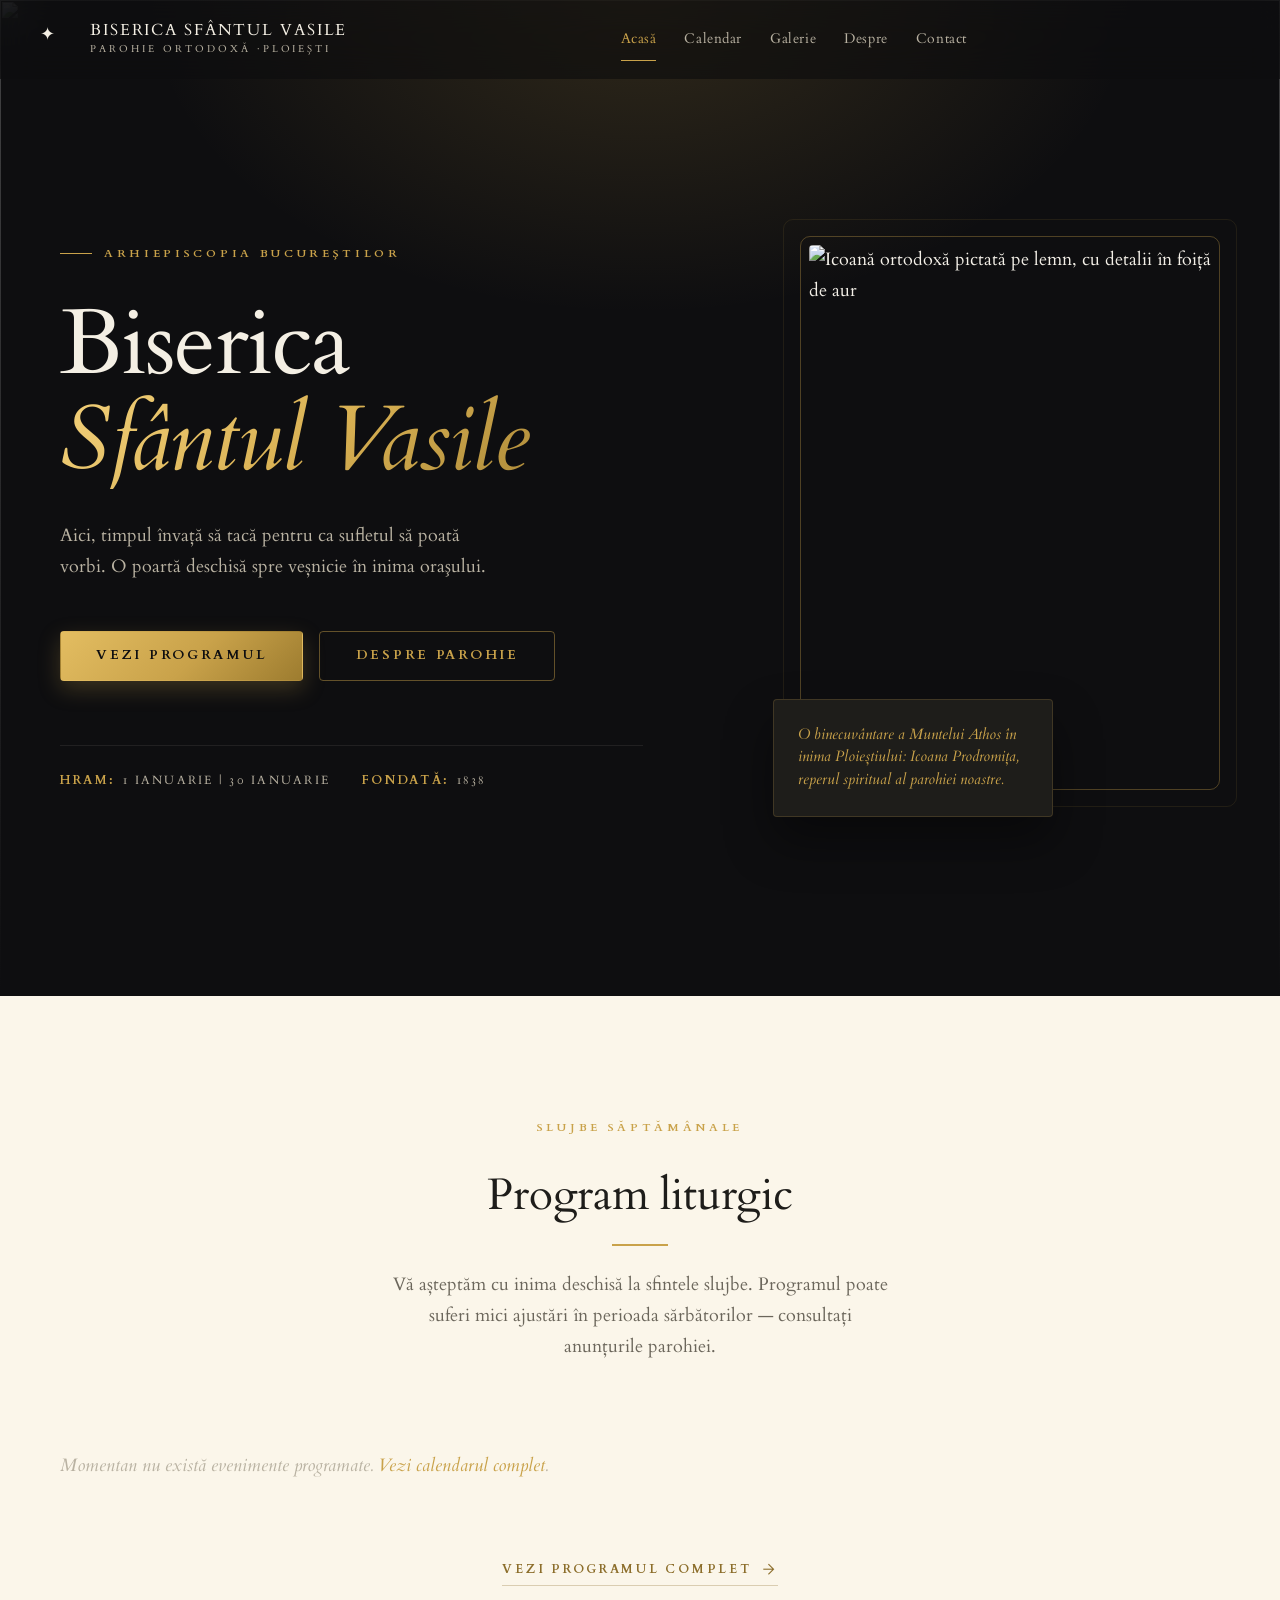
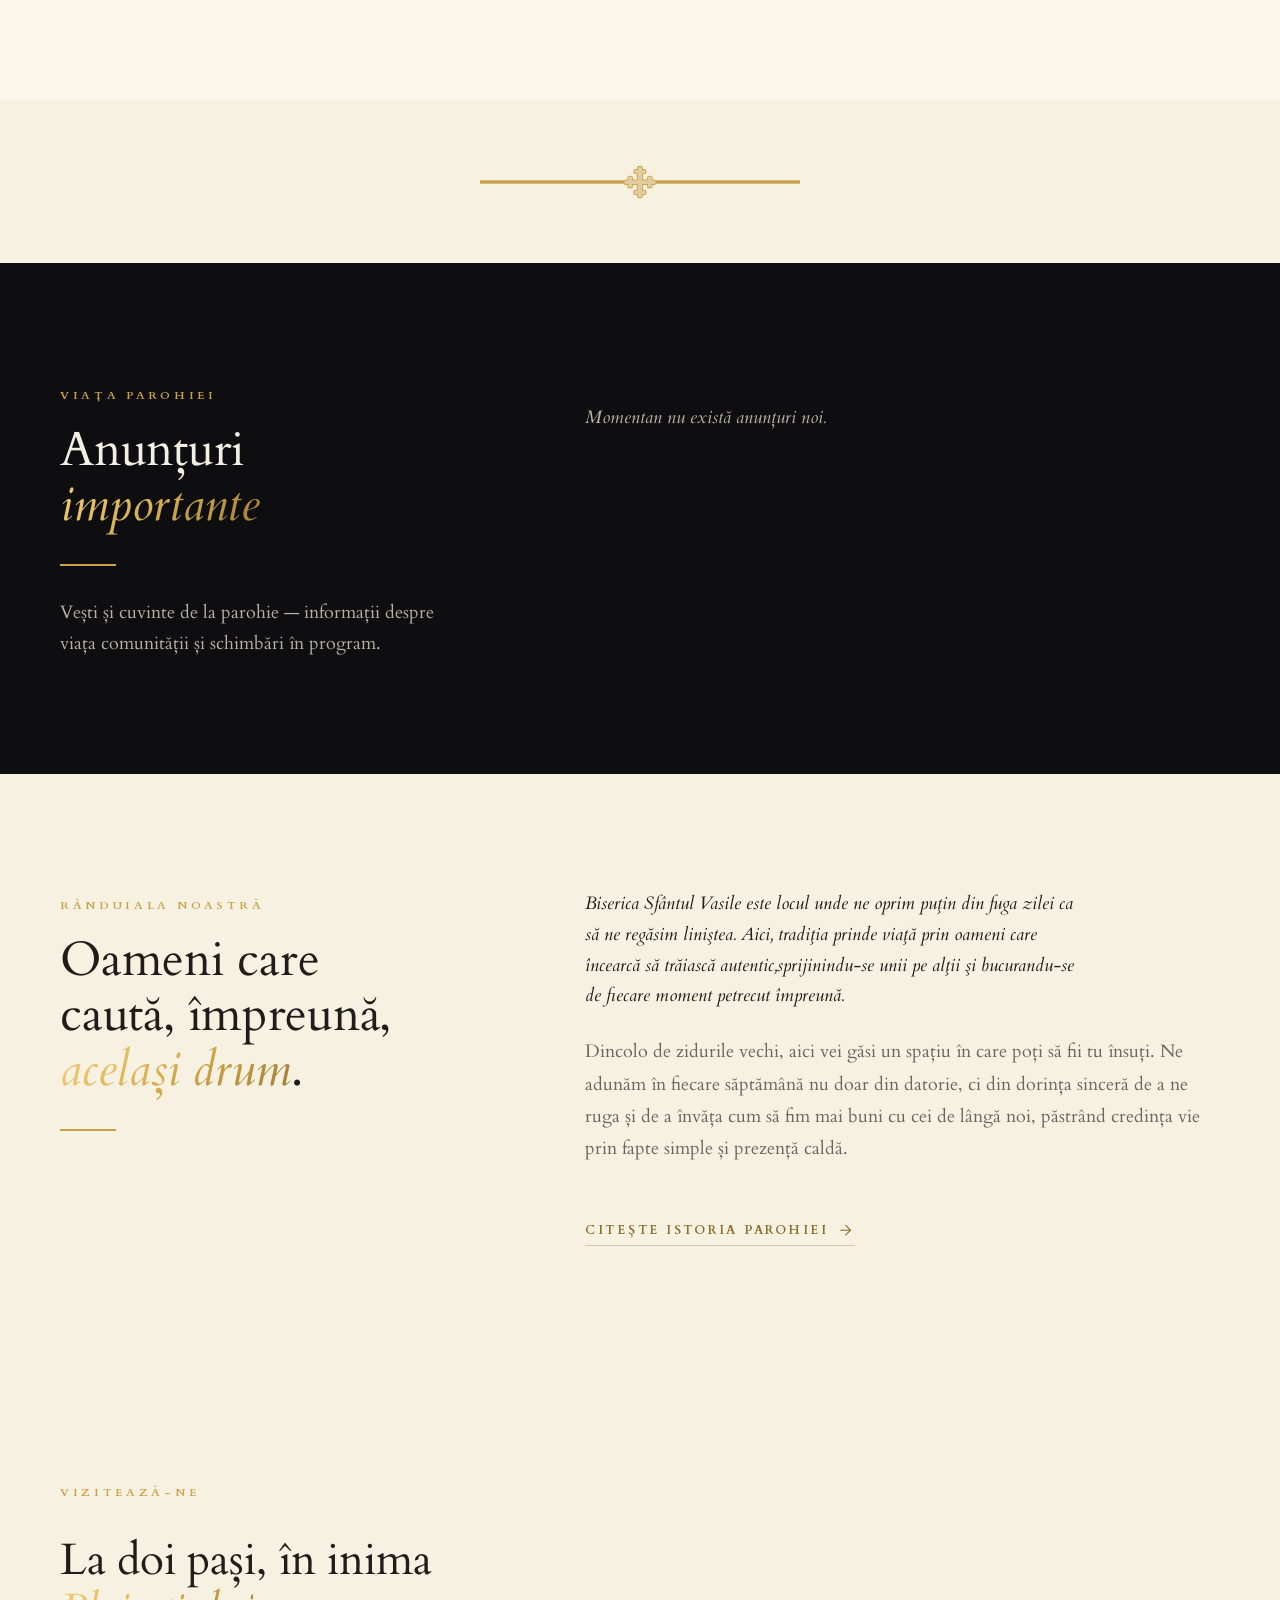
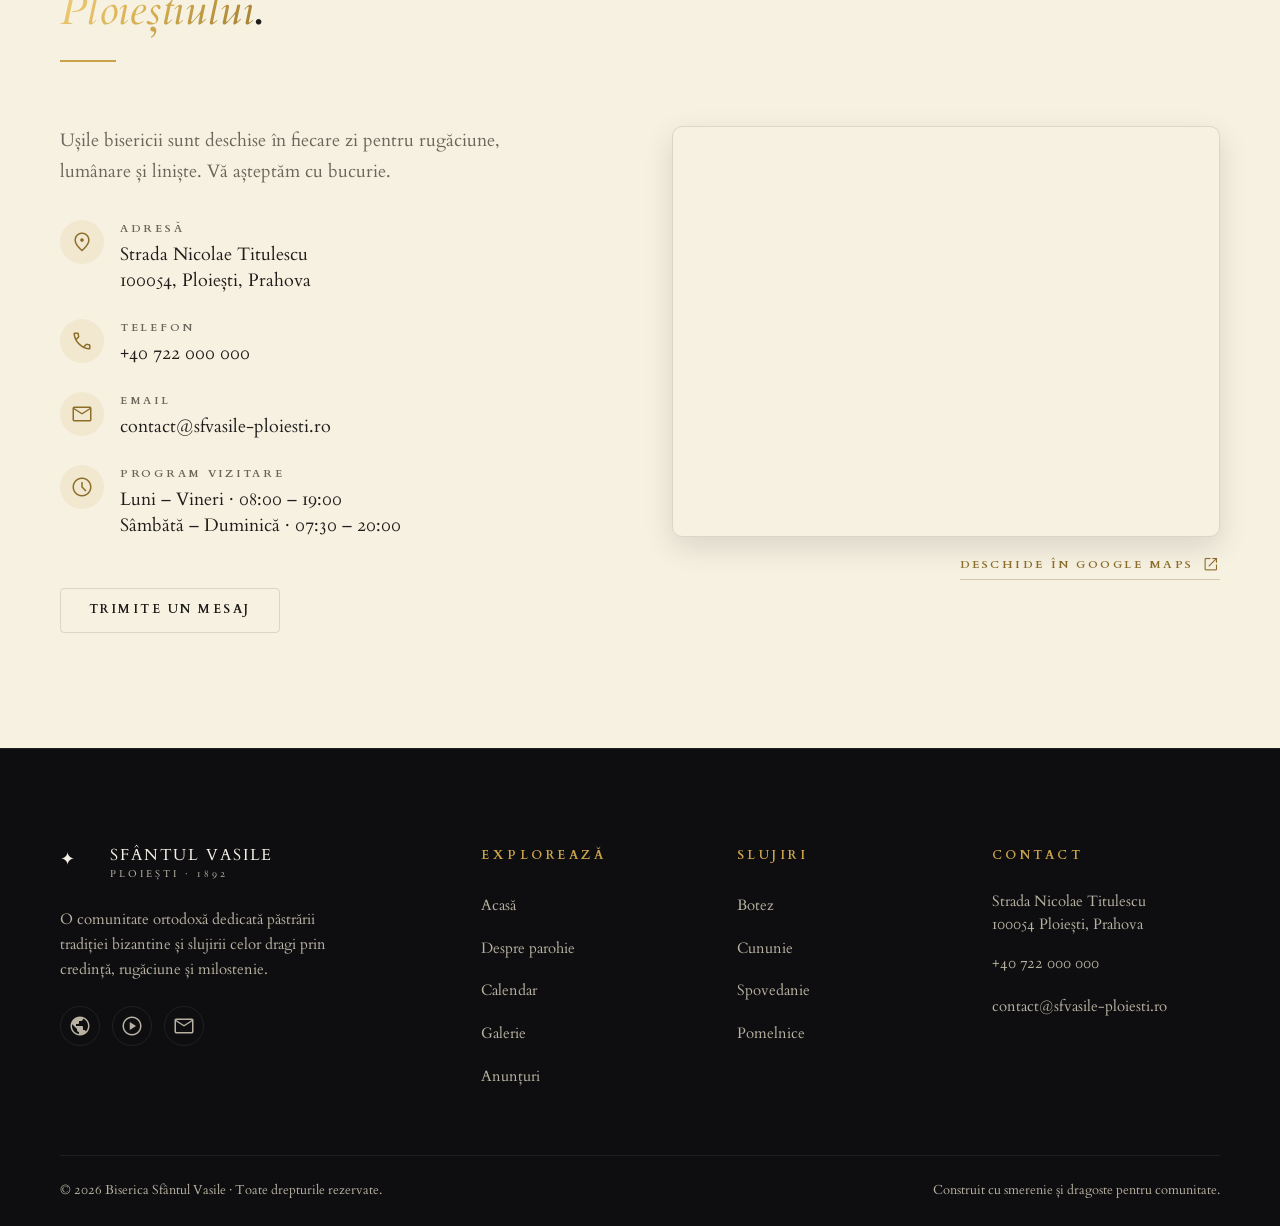
==== index.html @ 0cd58def "Add photo gallery with filterable public page and admin CRUD Introduces a full gallery feature on to" ====
<!DOCTYPE html>
<html lang="ro">

<head>
  <meta charset="utf-8">
  <meta name="viewport" content="width=device-width, initial-scale=1">
  <title>Biserica Sfântul Vasile — Parohie Ortodoxă · Ploiești</title>
  <meta name="description"
    content="Biserica Sfântul Vasile din Ploiești — parohie ortodoxă, program liturgic, anunțuri, istorie și comunitate.">

  <link rel="preconnect" href="https://fonts.googleapis.com">
  <link rel="preconnect" href="https://fonts.gstatic.com" crossorigin>
  <!-- Cardo — Old-Style Garalde serif (classical, liturgical, excellent diacritic & Greek support). -->
  <link rel="stylesheet" href="https://fonts.googleapis.com/css2?family=Cardo:ital,wght@0,400;0,700;1,400&display=swap">
  <link rel="stylesheet"
    href="https://fonts.googleapis.com/css2?family=Material+Symbols+Outlined:opsz,wght,FILL,GRAD@24,400,0,0&display=swap">

  <link rel="stylesheet" href="assets/css/main.css">
  <link rel="stylesheet" href="assets/css/calendar.css">
</head>

<body>

  <!-- ========== Header ========== -->
  <header class="site-header" role="banner">
    <div class="site-header__inner">
      <a href="index.html" class="brand" aria-label="Biserica Sfântul Vasile — Acasă">
        <span class="brand__mark" aria-hidden="true">✦</span>
        <span>
          <span class="brand__name">Biserica Sfântul Vasile</span>
          <span class="brand__sub">Parohie Ortodoxă ·Ploieşti</span>
        </span>
      </a>

      <nav class="nav" aria-label="Navigare principală">
        <a href="index.html" class="nav__link is-active">Acasă</a>
        <a href="calendar.html" class="nav__link">Calendar</a>
        <a href="galerie.html" class="nav__link">Galerie</a>
        <a href="despre.html" class="nav__link">Despre</a>
        <a href="contact.html" class="nav__link">Contact</a>
      </nav>

      <div class="header-actions">
        <button class="nav-toggle" data-menu-toggle aria-label="Deschide meniul" aria-expanded="false"
          aria-controls="mobile-menu">
          <span class="material-symbols-outlined" aria-hidden="true">menu</span>
        </button>
      </div>
    </div>
  </header>

  <!-- Mobile menu overlay -->
  <div id="mobile-menu" class="mobile-menu" data-mobile-menu>
    <nav class="mobile-menu__list" aria-label="Navigare mobilă">
      <a href="index.html" class="mobile-menu__link is-active">Acasă</a>
      <a href="calendar.html" class="mobile-menu__link">Calendar</a>
      <a href="galerie.html" class="mobile-menu__link">Galerie</a>
      <a href="despre.html" class="mobile-menu__link">Despre</a>
      <a href="contact.html" class="mobile-menu__link">Contact</a>
    </nav>
  </div>

  <main id="main">

    <!-- ========== Hero ========== -->
    <section class="hero" aria-label="Introducere">
      <div class="hero__bg" aria-hidden="true">
        <img src="assets/img/hero.png" alt="">
      </div>

      <div class="hero__inner">
        <div>
          <span class="eyebrow hero__eyebrow">Arhiepiscopia Bucureştilor</span>
          <h1 class="hero__title">
            Biserica
            <em>Sfântul Vasile</em>
          </h1>
          <p class="hero__lead">
            Aici, timpul învață să tacă pentru ca sufletul să poată vorbi. O poartă deschisă spre veșnicie în inima
            oraşului.
          </p>
          <div class="hero__actions">
            <a href="#program" class="btn btn--gold btn--lg">Vezi programul</a>
            <a href="despre.html" class="btn btn--outline btn--lg">Despre parohie</a>
          </div>
          <div class="hero__meta">
            <span><strong>Hram:</strong>1 ianuarie | 30 ianuarie</span>
            <span><strong>Fondată:</strong>1838</span>
          </div>
        </div>

        <figure class="hero__frame" aria-label="Icoană ortodoxă">
          <img src="https://prodromu-athos.ro/wp-content/uploads/2023/01/ic1.jpg"
            alt="Icoană ortodoxă pictată pe lemn, cu detalii în foiță de aur">
          <figcaption class="hero__quote">
            O binecuvântare a Muntelui Athos în inima Ploieștiului: Icoana Prodromița, reperul spiritual al parohiei
            noastre.
          </figcaption>
        </figure>
      </div>
    </section>

    <!-- ========== Program liturgic ========== -->
    <section id="program" class="section section--cream-2" aria-labelledby="program-h">
      <div class="container">
        <div class="section-heading section-heading--center reveal">
          <span class="eyebrow">Slujbe săptămânale</span>
          <h2 id="program-h" style="margin-top: var(--s-4);">Program liturgic</h2>
          <span class="section-heading__rule"></span>
          <p class="lead text-center mx-auto mt-5" style="color: var(--c-ink-muted);">
            Vă așteptăm cu inima deschisă la sfintele slujbe. Programul poate suferi mici ajustări în perioada
            sărbătorilor — consultați anunțurile parohiei.
          </p>
        </div>

        <div class="grid-cards reveal" data-upcoming-events data-variant="service-card" data-limit="3"
          data-endpoint="api/events.php">
          <p class="upcoming-events__empty" style="grid-column: 1 / -1; color: var(--c-ink-muted);">
            Programul complet al slujbelor este disponibil pe
            <a href="calendar.html" style="color: var(--c-gold);">pagina de calendar</a>.
          </p>
        </div>

        <p class="text-center mt-7">
          <a href="calendar.html" class="link-arrow">
            <span>Vezi programul complet</span>
            <span class="material-symbols-outlined" aria-hidden="true">arrow_forward</span>
          </a>
        </p>
      </div>
    </section>

    <!-- Ornament divider (gold line with Orthodox cross) -->
    <div class="divider-ornament" aria-hidden="true">
      <img src="assets/img/divider-ornament.svg" alt="" class="divider-ornament__svg">
    </div>

    <!-- ========== Anunțuri ========== -->
    <section id="anunturi" class="section section--dark on-dark" aria-labelledby="anunturi-h">
      <div class="container">
        <div class="split-13">
          <div class="reveal">
            <span class="eyebrow mb-4">Viața parohiei</span>
            <h2 id="anunturi-h"
              style="font-family: var(--f-serif); font-size: clamp(2rem, 3.8vw, 3rem); line-height: 1.15; letter-spacing: -0.005em; font-weight: 400; max-width: 14ch; color: var(--c-snow);">
              Anunțuri <em class="text-gradient-gold" style="font-style: italic;">importante</em>
            </h2>
            <span class="section-heading__rule" style="margin-top: var(--s-6);"></span>
            <p class="mt-6" style="color: var(--c-snow-muted); max-width: 42ch; line-height: 1.7;">
              Vești și cuvinte de la parohie — informații despre viața comunității și schimbări în program.
            </p>
          </div>

          <div class="reveal delay-1" data-announcements data-limit="3" data-endpoint="api/announcements.php">
            <p class="upcoming-events__empty">
              Momentan nu există anunțuri noi.
            </p>
          </div>
        </div>
      </div>
    </section>

    <!-- ========== Intro ========== -->
    <section class="section section--cream" aria-labelledby="intro-h">
      <div class="container">
        <div class="split-13">
          <div class="reveal">
            <span class="eyebrow mb-4">Rânduiala noastră</span>
            <h2 id="intro-h"
              style="font-family: var(--f-serif); font-size: clamp(2rem, 3.8vw, 3rem); line-height: 1.15; letter-spacing: -0.005em; font-weight: 400; max-width: 14ch;">
              Oameni care caută, împreună, <em class="text-gradient-gold" style="font-style: italic;">același drum</em>.
            </h2>
            <span class="section-heading__rule" style="margin-top: var(--s-6);"></span>
          </div>
          <div class="reveal delay-1">
            <p class="lead mb-5" style="color: var(--c-ink-text); font-style: italic;">
              Biserica Sfântul Vasile este locul unde ne oprim puţin din fuga zilei ca să ne regăsim liniştea. Aici,
              tradiţia prinde viaţă prin oameni care încearcă să trăiască autentic,sprijinindu-se unii pe alţii şi
              bucurandu-se de fiecare moment petrecut împreună.
            </p>
            <p class="mb-5" style="color: var(--c-ink-muted); line-height: 1.8;">

            </p>
            <p class="mb-7" style="color: var(--c-ink-muted); line-height: 1.8;">
              Dincolo de zidurile vechi, aici vei găsi un spațiu în care poți să fii tu însuți. Ne adunăm în fiecare
              săptămână nu doar din datorie, ci din dorința sinceră de a ne ruga și de a învăța cum să fim mai buni cu
              cei de lângă noi, păstrând credința vie prin fapte simple și prezență caldă.
            </p>
            <a href="despre.html" class="link-arrow">
              <span>Citește istoria parohiei</span>
              <span class="material-symbols-outlined" aria-hidden="true">arrow_forward</span>
            </a>
          </div>
        </div>
      </div>
    </section>

    <!-- ========== Vizitează-ne (Map + Info) ========== -->
    <section id="vizita" class="section section--cream" aria-labelledby="vizita-h">
      <div class="container">
        <div class="section-heading reveal">
          <span class="eyebrow">Vizitează-ne</span>
          <h2 id="vizita-h" style="margin-top: var(--s-4);">
            La doi pași, în inima <em class="text-gradient-gold" style="font-style: italic;">Ploieștiului</em>.
          </h2>
          <span class="section-heading__rule"></span>
        </div>

        <div class="split-11" style="align-items: start;">
          <div class="reveal">
            <p class="lead mb-6" style="color: var(--c-ink-muted);">
              Ușile bisericii sunt deschise în fiecare zi pentru rugăciune, lumânare și liniște. Vă așteptăm cu bucurie.
            </p>

            <div class="info-list">
              <div class="info-row">
                <span class="info-row__icon" aria-hidden="true"><span
                    class="material-symbols-outlined">location_on</span></span>
                <div>
                  <span class="info-row__label">Adresă</span>
                  <p class="info-row__value">Strada Nicolae Titulescu<br>100054, Ploiești, Prahova</p>
                </div>
              </div>

              <div class="info-row">
                <span class="info-row__icon" aria-hidden="true"><span
                    class="material-symbols-outlined">call</span></span>
                <div>
                  <span class="info-row__label">Telefon</span>
                  <p class="info-row__value">+40 722 000 000</p>
                </div>
              </div>

              <div class="info-row">
                <span class="info-row__icon" aria-hidden="true"><span
                    class="material-symbols-outlined">mail</span></span>
                <div>
                  <span class="info-row__label">Email</span>
                  <p class="info-row__value">contact@sfvasile-ploiesti.ro</p>
                </div>
              </div>

              <div class="info-row">
                <span class="info-row__icon" aria-hidden="true"><span
                    class="material-symbols-outlined">schedule</span></span>
                <div>
                  <span class="info-row__label">Program vizitare</span>
                  <p class="info-row__value">Luni – Vineri · 08:00 – 19:00<br>Sâmbătă – Duminică · 07:30 – 20:00</p>
                </div>
              </div>
            </div>

            <div class="mt-7">
              <a href="contact.html" class="btn btn--ghost-light">Trimite un mesaj</a>
            </div>
          </div>

          <div class="reveal delay-1">
            <div class="map-wrap">
              <iframe title="Harta — Biserica Sfântul Vasile, Ploiești"
                src="https://maps.google.com/maps?q=44.9472211,26.0088999&amp;z=17&amp;output=embed" loading="lazy"
                referrerpolicy="no-referrer-when-downgrade" allowfullscreen></iframe>
            </div>
            <p class="mt-4" style="font-size: 0.85rem; color: var(--c-ink-muted); text-align: right;">
              <a href="https://www.google.com/maps/place/Saint+Basil+Church/@44.9472211,26.0088999,17z" target="_blank"
                rel="noopener" class="link-arrow" style="font-size: 0.72rem;">
                <span>Deschide în Google Maps</span>
                <span class="material-symbols-outlined" aria-hidden="true">open_in_new</span>
              </a>
            </p>
          </div>
        </div>
      </div>
    </section>

  </main>

  <!-- ========== Footer ========== -->
  <footer class="site-footer" role="contentinfo">
    <div class="container">
      <div class="site-footer__grid">
        <div>
          <a href="index.html" class="brand site-footer__brand">
            <span class="brand__mark" aria-hidden="true">✦</span>
            <span>
              <span class="brand__name">Sfântul Vasile</span>
              <span class="brand__sub">Ploiești · 1892</span>
            </span>
          </a>
          <p class="site-footer__intro">
            O comunitate ortodoxă dedicată păstrării tradiției bizantine și slujirii celor dragi prin credință,
            rugăciune și milostenie.
          </p>
          <div class="site-footer__socials" aria-label="Urmărește-ne">
            <a href="#" aria-label="Facebook"><span class="material-symbols-outlined"
                aria-hidden="true">public</span></a>
            <a href="#" aria-label="YouTube"><span class="material-symbols-outlined"
                aria-hidden="true">play_circle</span></a>
            <a href="mailto:contact@sfvasile-ploiesti.ro" aria-label="Email"><span class="material-symbols-outlined"
                aria-hidden="true">mail</span></a>
          </div>
        </div>

        <div>
          <h3 class="site-footer__title">Explorează</h3>
          <ul class="site-footer__list">
            <li><a href="index.html">Acasă</a></li>
            <li><a href="despre.html">Despre parohie</a></li>
            <li><a href="calendar.html">Calendar</a></li>
            <li><a href="galerie.html">Galerie</a></li>
            <li><a href="#anunturi">Anunțuri</a></li>
          </ul>
        </div>

        <div>
          <h3 class="site-footer__title">Slujiri</h3>
          <ul class="site-footer__list">
            <li><a href="contact.html">Botez</a></li>
            <li><a href="contact.html">Cununie</a></li>
            <li><a href="contact.html">Spovedanie</a></li>
            <li><a href="contact.html">Pomelnice</a></li>
          </ul>
        </div>

        <div>
          <h3 class="site-footer__title">Contact</h3>
          <ul class="site-footer__list">
            <li>
              <p>Strada Nicolae Titulescu<br>100054 Ploiești, Prahova</p>
            </li>
            <li><a href="tel:+40722000000">+40 722 000 000</a></li>
            <li><a href="mailto:contact@sfvasile-ploiesti.ro">contact@sfvasile-ploiesti.ro</a></li>
          </ul>
        </div>
      </div>

      <div class="container" style="padding: 0;">
        <div class="site-footer__bottom">
          <p>© <span data-year>2026</span> Biserica Sfântul Vasile · Toate drepturile rezervate.</p>
          <p>Construit cu smerenie și dragoste pentru comunitate.</p>
        </div>
      </div>
    </div>
  </footer>

  <script src="assets/js/main.js" defer></script>
  <script src="assets/js/homepage-events.js" defer></script>
  <script src="assets/js/homepage-announcements.js" defer></script>
</body>

</html>
---- assets/css/main.css ----
/* =====================================================
   BISERICA SFÂNTUL VASILE — MAIN STYLESHEET
   Central design system for the whole site.

   Contents:
     1. Design tokens (CSS variables)
     2. Reset & base
     3. Typography
     4. Layout primitives
     5. Header & navigation
     6. Buttons & links
     7. Sections & ornaments
     8. Cards
     9. Forms
    10. Hero
    11. Program (service) list
    12. Announcements
    13. Map & contact
    14. Footer
    15. Utilities
    16. Reveal-on-scroll
   ===================================================== */


/* -----------------------------------------------------
   1. DESIGN TOKENS
   ----------------------------------------------------- */
:root {
  /* Palette — dark (hero, footer, CTAs) */
  --c-ink:         #0E0E10;
  --c-ink-2:       #16161A;
  --c-ink-3:       #1E1D1A;
  --c-ink-4:       #2A2824;

  /* Palette — warm (body sections) */
  --c-cream:       #F7F1E2;
  --c-cream-2:     #FBF6EA;
  --c-cream-3:     #EFE6D0;
  --c-parchment:   #E8DEC4;

  /* Palette — gold */
  --c-gold:        #C9A24A;
  --c-gold-bright: #E3BD61;
  --c-gold-deep:   #8C6E2B;
  --c-gold-soft:   rgba(201, 162, 74, 0.12);

  /* Text */
  --c-snow:        #F4EFE4;
  --c-snow-muted:  #B9B2A2;
  --c-ink-text:    #1E1D1A;
  --c-ink-muted:   #6B665B;

  /* Lines */
  --c-line-dark:   rgba(201, 162, 74, 0.22);
  --c-line-light:  rgba(30, 29, 26, 0.12);
  --c-line-snow:   rgba(244, 239, 228, 0.08);

  /* Spacing scale */
  --s-1: 0.25rem;
  --s-2: 0.5rem;
  --s-3: 0.75rem;
  --s-4: 1rem;
  --s-5: 1.5rem;
  --s-6: 2rem;
  --s-7: 3rem;
  --s-8: 4rem;
  --s-9: 6rem;
  --s-10: 8rem;

  /* Radii */
  --r-sm: 4px;
  --r-md: 10px;
  --r-lg: 16px;
  --r-pill: 999px;

  /* Typography — Cardo: an Old-Style Garalde serif designed for classical,
     liturgical, and scholarly typography. Excellent Romanian, Greek, and Hebrew
     coverage. Only 400/400i/700 available — hierarchy built via size & italic. */
  --f-serif: 'Cardo', 'Adobe Garamond Pro', Garamond, Georgia, 'Times New Roman', serif;
  --f-sans:  'Cardo', 'Adobe Garamond Pro', Garamond, Georgia, 'Times New Roman', serif;

  /* Effects */
  --shadow-soft:   0 10px 30px rgba(0, 0, 0, 0.12);
  --shadow-card:   0 20px 45px rgba(0, 0, 0, 0.08);
  --shadow-sacred: 0 24px 48px rgba(0, 0, 0, 0.4);
  --shadow-gold:   0 18px 40px rgba(201, 162, 74, 0.22);
  --ease: cubic-bezier(0.4, 0, 0.2, 1);
  --t-smooth: 320ms var(--ease);
  --t-slow:   620ms var(--ease);

  /* Gradients */
  --g-gold: linear-gradient(135deg, #E3BD61 0%, #C9A24A 55%, #9D7C2F 100%);
  --g-gold-text: linear-gradient(135deg, #F2D07A 0%, #D9B153 45%, #9D7C2F 100%);

  /* Layout */
  --container: 1240px;
  --container-narrow: 960px;
  --header-h: 78px;
}


/* -----------------------------------------------------
   2. RESET & BASE
   ----------------------------------------------------- */
*, *::before, *::after { box-sizing: border-box; }
* { margin: 0; padding: 0; }

html {
  scroll-behavior: smooth;
  scroll-padding-top: var(--header-h);
}

body {
  font-family: var(--f-serif);
  font-size: 18px;
  line-height: 1.7;
  color: var(--c-ink-text);
  background-color: var(--c-cream);
  -webkit-font-smoothing: antialiased;
  text-rendering: optimizeLegibility;
  font-feature-settings: "liga", "kern", "onum";
  overflow-x: hidden;
}

img, svg, video { display: block; max-width: 100%; }
a { color: inherit; text-decoration: none; }
button { font: inherit; cursor: pointer; background: none; border: none; color: inherit; }
ul { list-style: none; }
address { font-style: normal; }

::selection { background: var(--c-gold); color: var(--c-ink); }

.material-symbols-outlined {
  font-variation-settings: 'FILL' 0, 'wght' 300, 'GRAD' 0, 'opsz' 24;
}


/* -----------------------------------------------------
   3. TYPOGRAPHY
   ----------------------------------------------------- */
.font-serif { font-family: var(--f-serif); }
.font-sans  { font-family: var(--f-sans); }

.eyebrow {
  display: inline-block;
  font-family: var(--f-sans);
  font-size: 0.72rem;
  font-weight: 700;
  letter-spacing: 0.32em;
  text-transform: uppercase;
  color: var(--c-gold);
}

.text-gradient-gold {
  background: var(--g-gold-text);
  -webkit-background-clip: text;
          background-clip: text;
  -webkit-text-fill-color: transparent;
  color: transparent;
}

.lead {
  font-family: var(--f-sans);
  font-size: 1.1rem;
  line-height: 1.75;
  color: var(--c-ink-muted);
  max-width: 56ch;
}

.text-muted      { color: var(--c-ink-muted); }
.text-snow       { color: var(--c-snow); }
.text-snow-muted { color: var(--c-snow-muted); }
.text-gold       { color: var(--c-gold); }
.text-center     { text-align: center; }


/* -----------------------------------------------------
   4. LAYOUT PRIMITIVES
   ----------------------------------------------------- */
.container {
  width: 100%;
  max-width: var(--container);
  margin-inline: auto;
  padding-inline: clamp(1.25rem, 4vw, 2.5rem);
}

.container-narrow {
  max-width: var(--container-narrow);
  margin-inline: auto;
  padding-inline: clamp(1.25rem, 4vw, 2.5rem);
}

.section {
  padding-block: clamp(4.5rem, 9vw, 7.5rem);
  position: relative;
}
.section--dark   { background: var(--c-ink);   color: var(--c-snow); }
.section--ink-2  { background: var(--c-ink-2); color: var(--c-snow); }
.section--cream  { background: var(--c-cream); }
.section--cream-2{ background: var(--c-cream-2); }
.section--parchment { background: var(--c-parchment); }

.split-13 { display: grid; gap: var(--s-8); }
.split-11 { display: grid; gap: var(--s-8); }
.split-12 { display: grid; gap: var(--s-8); }
@media (min-width: 900px) {
  .split-13 { grid-template-columns: 1fr 1.6fr; gap: var(--s-10); }
  .split-11 { grid-template-columns: 1fr 1fr; }
  .split-12 { grid-template-columns: 1fr 2fr; gap: var(--s-9); }
}

.grid-cards {
  display: grid;
  gap: var(--s-5);
  grid-template-columns: 1fr;
}
@media (min-width: 680px)  { .grid-cards { grid-template-columns: repeat(2, 1fr); } }
@media (min-width: 1000px) { .grid-cards { grid-template-columns: repeat(3, 1fr); } }


/* -----------------------------------------------------
   5. HEADER & NAVIGATION
   ----------------------------------------------------- */
.site-header {
  position: fixed;
  inset: 0 0 auto 0;
  z-index: 100;
  background: rgba(14, 14, 16, 0.68);
  backdrop-filter: blur(18px) saturate(130%);
  -webkit-backdrop-filter: blur(18px) saturate(130%);
  border-bottom: 1px solid transparent;
  transition: background var(--t-smooth), border-color var(--t-smooth);
  color: var(--c-snow);
}
.site-header.is-scrolled {
  background: rgba(14, 14, 16, 0.94);
  border-bottom-color: var(--c-line-dark);
}

.site-header__inner {
  display: flex;
  align-items: center;
  justify-content: space-between;
  height: var(--header-h);
  padding-inline: clamp(1rem, 4vw, 2.5rem);
  max-width: 1440px;
  margin-inline: auto;
}

.brand {
  display: flex;
  align-items: center;
  gap: var(--s-3);
  color: var(--c-snow);
}

.brand__mark {
  width: 38px;
  height: 38px;
  object-fit: contain;
  flex-shrink: 0;
}

.brand__name {
  display: block;
  font-family: var(--f-serif);
  font-size: 0.98rem;
  letter-spacing: 0.12em;
  text-transform: uppercase;
  line-height: 1.15;
}
.brand__sub {
  display: block;
  margin-top: 2px;
  font-family: var(--f-sans);
  font-size: 0.62rem;
  letter-spacing: 0.3em;
  text-transform: uppercase;
  color: var(--c-snow-muted);
}

.nav {
  display: none;
  align-items: center;
  gap: clamp(1.25rem, 2.2vw, 2.25rem);
}

.nav__link {
  position: relative;
  font-family: var(--f-sans);
  font-size: 0.88rem;
  letter-spacing: 0.04em;
  color: var(--c-snow-muted);
  padding: 6px 0;
  transition: color var(--t-smooth);
}
.nav__link:hover { color: var(--c-snow); }
.nav__link.is-active { color: var(--c-gold); }
.nav__link.is-active::after {
  content: "";
  position: absolute;
  left: 0; right: 0; bottom: -4px;
  height: 1px;
  background: var(--c-gold);
}

.header-actions {
  display: flex;
  align-items: center;
  gap: var(--s-3);
}

.nav-toggle {
  display: grid;
  place-items: center;
  width: 44px; height: 44px;
  border: 1px solid var(--c-line-dark);
  border-radius: var(--r-sm);
  color: var(--c-gold);
  transition: background var(--t-smooth), border-color var(--t-smooth);
}
.nav-toggle:hover { background: var(--c-gold-soft); border-color: var(--c-gold); }

@media (min-width: 960px) {
  .nav { display: flex; }
  .nav-toggle { display: none; }
}

/* Mobile menu */
.mobile-menu {
  position: fixed;
  inset: 0;
  z-index: 95;
  padding: calc(var(--header-h) + 1.5rem) 1.75rem 2rem;
  background: rgba(14, 14, 16, 0.98);
  backdrop-filter: blur(24px);
  -webkit-backdrop-filter: blur(24px);
  opacity: 0;
  visibility: hidden;
  transform: translateY(-12px);
  transition: opacity var(--t-smooth), transform var(--t-smooth), visibility var(--t-smooth);
  color: var(--c-snow);
}
.mobile-menu.is-open {
  opacity: 1;
  visibility: visible;
  transform: translateY(0);
}

.mobile-menu__list {
  display: flex;
  flex-direction: column;
}

.mobile-menu__link {
  display: block;
  font-family: var(--f-serif);
  font-size: 1.6rem;
  color: var(--c-snow);
  padding: var(--s-5) 0;
  border-bottom: 1px solid var(--c-line-snow);
}
.mobile-menu__link.is-active { color: var(--c-gold); }

.mobile-menu .btn { margin-top: var(--s-7); align-self: flex-start; }

@media (min-width: 960px) {
  .mobile-menu { display: none; }
}


/* -----------------------------------------------------
   6. BUTTONS & LINKS
   ----------------------------------------------------- */
.btn {
  display: inline-flex;
  align-items: center;
  justify-content: center;
  gap: var(--s-2);
  padding: 0.95rem 1.75rem;
  font-family: var(--f-sans);
  font-size: 0.78rem;
  font-weight: 700;
  letter-spacing: 0.2em;
  text-transform: uppercase;
  border-radius: var(--r-sm);
  transition: transform var(--t-smooth), background var(--t-smooth),
              color var(--t-smooth), box-shadow var(--t-smooth),
              filter var(--t-smooth), border-color var(--t-smooth);
  white-space: nowrap;
  line-height: 1;
  border: 1px solid transparent;
}
.btn:active { transform: scale(0.98); }

.btn--gold {
  background: var(--g-gold);
  color: var(--c-ink);
  box-shadow: 0 8px 22px rgba(201, 162, 74, 0.25);
}
.btn--gold:hover {
  filter: brightness(1.08);
  box-shadow: 0 14px 30px rgba(201, 162, 74, 0.4);
}

.btn--outline {
  background: transparent;
  color: var(--c-gold);
  border-color: rgba(201, 162, 74, 0.45);
}
.btn--outline:hover { background: var(--c-gold-soft); border-color: var(--c-gold); }

.btn--ghost-light {
  background: transparent;
  color: var(--c-ink-text);
  border-color: var(--c-line-light);
}
.btn--ghost-light:hover { border-color: var(--c-ink-text); }

.btn--sm { padding: 0.65rem 1.1rem; font-size: 0.7rem; }
.btn--lg { padding: 1.1rem 2.2rem; font-size: 0.85rem; }
.btn--block { width: 100%; }

.link-arrow {
  display: inline-flex;
  align-items: center;
  gap: var(--s-2);
  font-family: var(--f-sans);
  font-size: 0.78rem;
  font-weight: 700;
  letter-spacing: 0.22em;
  text-transform: uppercase;
  color: var(--c-gold-deep);
  padding-bottom: 4px;
  border-bottom: 1px solid rgba(140, 110, 43, 0.3);
  transition: color var(--t-smooth), border-color var(--t-smooth), gap var(--t-smooth);
}
.link-arrow:hover { color: var(--c-gold); border-color: var(--c-gold); gap: var(--s-3); }
.link-arrow .material-symbols-outlined { font-size: 1.1rem; }

/* When arrow link is on a dark background */
.on-dark .link-arrow { color: var(--c-gold); border-color: var(--c-line-dark); }
.on-dark .link-arrow:hover { color: var(--c-gold-bright); border-color: var(--c-gold); }


/* -----------------------------------------------------
   7. SECTIONS & ORNAMENTS
   ----------------------------------------------------- */
.section-heading { margin-bottom: var(--s-8); }
.section-heading .eyebrow { margin-bottom: var(--s-4); }
.section-heading h2 {
  font-family: var(--f-serif);
  font-size: clamp(2rem, 3.6vw, 2.75rem);
  line-height: 1.15;
  letter-spacing: -0.005em;
  font-weight: 400;
  max-width: 22ch;
}
.section-heading--center { text-align: center; }
.section-heading--center h2 { margin-inline: auto; }
.section-heading__rule {
  display: block;
  width: 56px; height: 2px;
  background: var(--c-gold);
  margin-top: var(--s-5);
}
.section-heading--center .section-heading__rule { margin-inline: auto; }

/* Divider ornament — gold horizontal line with centered Orthodox cross (see assets/img/divider-ornament.svg).
   Fill uses currentColor, so recolor by setting `color` on the parent. */
.divider-ornament {
  display: flex;
  align-items: center;
  justify-content: center;
  padding-block: clamp(2.5rem, 5vw, 4.5rem);
  color: var(--c-gold-bright);
  background: transparent;
}
.divider-ornament__svg {
  width: clamp(200px, 38%, 320px);
  height: auto;
  display: block;
}
.section--dark .divider-ornament,
.on-dark .divider-ornament { color: var(--c-gold); }


/* -----------------------------------------------------
   8. CARDS
   ----------------------------------------------------- */
.card {
  background: var(--c-cream-2);
  border: 1px solid var(--c-line-light);
  border-radius: var(--r-md);
  padding: clamp(1.5rem, 2.6vw, 2.25rem);
  transition: transform var(--t-smooth), border-color var(--t-smooth),
              box-shadow var(--t-smooth), background var(--t-smooth);
  position: relative;
  display: flex;
  flex-direction: column;
}
.card:hover {
  transform: translateY(-4px);
  border-color: rgba(201, 162, 74, 0.5);
  box-shadow: var(--shadow-card);
}

.card--dark {
  background: var(--c-ink-2);
  border-color: var(--c-line-snow);
  color: var(--c-snow);
}
.card--dark:hover { border-color: var(--c-line-dark); }


/* -----------------------------------------------------
   9. FORMS
   ----------------------------------------------------- */
.field { display: flex; flex-direction: column; gap: var(--s-2); }

.field__label {
  font-family: var(--f-sans);
  font-size: 0.68rem;
  font-weight: 700;
  letter-spacing: 0.24em;
  text-transform: uppercase;
  color: var(--c-ink-muted);
}

.field__input,
.field__textarea {
  font-family: var(--f-sans);
  font-size: 1rem;
  color: var(--c-ink-text);
  background: transparent;
  border: none;
  border-bottom: 1px solid var(--c-line-light);
  padding: 0.75rem 0;
  transition: border-color var(--t-smooth);
  width: 100%;
}
.field__input:focus,
.field__textarea:focus { outline: none; border-bottom-color: var(--c-gold); }
.field__textarea { resize: vertical; min-height: 120px; }


/* -----------------------------------------------------
   10. HERO
   ----------------------------------------------------- */
.hero {
  position: relative;
  min-height: 100vh;
  padding-top: calc(var(--header-h) + 3rem);
  padding-bottom: var(--s-9);
  background: var(--c-ink);
  color: var(--c-snow);
  overflow: hidden;
}

.hero__bg { position: absolute; inset: 0; z-index: 0; }
.hero__bg img {
  width: 100%; height: 100%;
  object-fit: cover;
  opacity: 0.45;
  filter: saturate(0.75) contrast(1.05);
}
.hero__bg::after {
  content: "";
  position: absolute; inset: 0;
  background:
    radial-gradient(55% 45% at 50% 0%, rgba(201,162,74,0.18), transparent 70%),
    linear-gradient(to bottom, rgba(14,14,16,0.35) 0%, rgba(14,14,16,0.7) 55%, rgba(14,14,16,1) 100%);
}

.hero__inner {
  position: relative;
  z-index: 2;
  max-width: var(--container);
  margin-inline: auto;
  padding-inline: clamp(1.25rem, 4vw, 2.5rem);
  display: grid;
  grid-template-columns: 1fr;
  gap: var(--s-9);
  align-items: center;
  min-height: calc(100vh - var(--header-h) - 3rem);
}
@media (min-width: 1024px) {
  .hero__inner { grid-template-columns: 1.3fr 1fr; gap: var(--s-10); }
}

.hero__eyebrow {
  color: var(--c-gold);
  display: inline-flex;
  align-items: center;
  gap: var(--s-3);
  margin-bottom: var(--s-6);
}
.hero__eyebrow::before {
  content: "";
  width: 32px; height: 1px;
  background: var(--c-gold);
}

.hero__title {
  font-family: var(--f-serif);
  font-size: clamp(2.75rem, 7.2vw, 5.75rem);
  line-height: 1.05;
  letter-spacing: -0.02em;
  font-weight: 400;
  margin-bottom: var(--s-6);
}
.hero__title em {
  display: block;
  font-style: italic;
  background: var(--g-gold-text);
  -webkit-background-clip: text;
          background-clip: text;
  -webkit-text-fill-color: transparent;
  color: transparent;
}

.hero__lead {
  font-family: var(--f-sans);
  font-size: 1.1rem;
  line-height: 1.75;
  max-width: 48ch;
  color: var(--c-snow-muted);
  margin-bottom: var(--s-7);
}

.hero__actions {
  display: flex;
  flex-wrap: wrap;
  gap: var(--s-4);
}

.hero__meta {
  display: flex;
  gap: var(--s-6);
  flex-wrap: wrap;
  margin-top: var(--s-8);
  padding-top: var(--s-5);
  border-top: 1px solid var(--c-line-snow);
  color: var(--c-snow-muted);
  font-size: 0.78rem;
  letter-spacing: 0.18em;
  text-transform: uppercase;
}
.hero__meta strong { color: var(--c-gold); font-weight: 700; margin-right: var(--s-2); }

.hero__frame {
  position: relative;
  padding: var(--s-2);
  border: 1px solid rgba(201, 162, 74, 0.35);
  border-radius: var(--r-md);
  display: block;
  justify-self: end;
  width: 100%;
  max-width: 420px;
}
.hero__frame::before {
  content: "";
  position: absolute;
  inset: -18px;
  border: 1px solid rgba(201, 162, 74, 0.1);
  border-radius: var(--r-md);
  pointer-events: none;
}
.hero__frame img {
  aspect-ratio: 3 / 4;
  width: 100%;
  object-fit: cover;
  border-radius: var(--r-sm);
  filter: grayscale(0.25);
  transition: filter var(--t-slow);
}
.hero__frame:hover img { filter: grayscale(0); }

.hero__quote {
  position: absolute;
  bottom: -28px; left: -28px;
  max-width: 280px;
  background: var(--c-ink-3);
  border: 1px solid rgba(201, 162, 74, 0.2);
  padding: var(--s-5) var(--s-5);
  border-radius: var(--r-sm);
  font-family: var(--f-serif);
  font-style: italic;
  color: var(--c-gold);
  font-size: 0.95rem;
  line-height: 1.5;
  box-shadow: var(--shadow-sacred);
}
.hero__quote cite {
  display: block;
  margin-top: var(--s-2);
  font-style: normal;
  font-family: var(--f-sans);
  font-size: 0.7rem;
  letter-spacing: 0.24em;
  text-transform: uppercase;
  color: var(--c-snow-muted);
}

/* — Hero mobile override — */
@media (max-width: 768px) {
  .hero { min-height: auto; }

  .hero__inner {
    display: flex;
    flex-direction: column;
    align-items: center;
    text-align: center;
    gap: var(--s-7);
    min-height: auto;
    padding-top: var(--s-7);
    padding-bottom: var(--s-7);
  }

  .hero__inner > div { text-align: center; width: 100%; }

  .hero__lead { margin-inline: auto; }

  .hero__actions { justify-content: center; }

  .hero__meta { justify-content: center; }

  .hero__frame {
    display: block;
    position: relative;
    justify-self: center;
    width: 85%;
    max-width: 420px;
    margin-top: 2rem;
  }

  .hero__frame::before { display: none; }

  .hero__frame img {
    max-width: 100%;
    height: auto;
    aspect-ratio: 3 / 4;
  }

  .hero__quote {
    position: relative;
    bottom: auto;
    left: auto;
    max-width: none;
    margin-top: var(--s-5);
    text-align: center;
  }
}


/* -----------------------------------------------------
   11. PROGRAM (service list)
   ----------------------------------------------------- */
.service-card {
  background: var(--c-cream-2);
  border: 1px solid var(--c-line-light);
  border-radius: var(--r-md);
  padding: var(--s-7);
  border-bottom: 3px solid var(--c-line-light);
  transition: border-color var(--t-smooth), transform var(--t-smooth), box-shadow var(--t-smooth);
  display: flex;
  flex-direction: column;
}
.service-card:hover {
  border-bottom-color: var(--c-gold);
  transform: translateY(-3px);
  box-shadow: var(--shadow-card);
}

.service-card__top {
  display: flex; align-items: flex-start; justify-content: space-between;
  margin-bottom: var(--s-7);
}
.service-card__num {
  font-family: var(--f-serif);
  font-size: 2.5rem;
  color: var(--c-gold);
  opacity: 0.25;
  line-height: 1;
}
.service-card__icon {
  width: 44px; height: 44px;
  display: grid; place-items: center;
  border-radius: 50%;
  background: var(--c-gold-soft);
  color: var(--c-gold-deep);
}
.service-card__title {
  font-family: var(--f-serif);
  font-size: 1.45rem;
  color: var(--c-ink-text);
  margin-bottom: var(--s-3);
}
.service-card__desc {
  color: var(--c-ink-muted);
  margin-bottom: var(--s-6);
  line-height: 1.7;
  flex-grow: 1;
}
.service-card__meta {
  display: flex;
  align-items: center;
  gap: var(--s-3);
  padding-top: var(--s-4);
  border-top: 1px solid var(--c-line-light);
  font-family: var(--f-sans);
  font-size: 0.75rem;
  font-weight: 700;
  letter-spacing: 0.22em;
  text-transform: uppercase;
  color: var(--c-ink-text);
}
.service-card__meta .material-symbols-outlined {
  font-size: 1rem;
  color: var(--c-gold);
}


/* -----------------------------------------------------
   12. ANNOUNCEMENTS
   ----------------------------------------------------- */
.announcement {
  display: grid;
  grid-template-columns: auto 1fr;
  gap: var(--s-6);
  padding: var(--s-6) 0;
  border-bottom: 1px solid var(--c-line-snow);
  transition: background var(--t-smooth);
}
.announcement:last-child { border-bottom: 0; }

.announcement__date {
  display: flex;
  flex-direction: column;
  align-items: center;
  justify-content: center;
  min-width: 88px;
  padding: var(--s-3) var(--s-4);
  background: var(--c-ink-2);
  border: 1px solid var(--c-line-snow);
  border-radius: var(--r-md);
  font-family: var(--f-serif);
  color: var(--c-snow);
}
.announcement__date .day {
  font-size: 1.75rem;
  line-height: 1;
  color: var(--c-gold);
}
.announcement__date .month {
  font-size: 0.68rem;
  letter-spacing: 0.25em;
  text-transform: uppercase;
  margin-top: 4px;
  color: var(--c-snow-muted);
  font-family: var(--f-sans);
}

.announcement__body .tag {
  display: inline-block;
  font-size: 0.65rem;
  font-weight: 700;
  letter-spacing: 0.25em;
  text-transform: uppercase;
  color: var(--c-gold);
  margin-bottom: var(--s-2);
}
.announcement__title {
  font-family: var(--f-serif);
  font-size: 1.4rem;
  color: var(--c-snow);
  margin-bottom: var(--s-2);
  line-height: 1.25;
}
.announcement__desc { color: var(--c-snow-muted); max-width: 62ch; }


/* -----------------------------------------------------
   13. MAP & CONTACT
   ----------------------------------------------------- */
.map-wrap {
  position: relative;
  width: 100%;
  aspect-ratio: 4 / 3;
  border-radius: var(--r-md);
  overflow: hidden;
  border: 1px solid var(--c-line-light);
  box-shadow: var(--shadow-soft);
}
.map-wrap iframe {
  width: 100%; height: 100%; border: 0;
  filter: grayscale(0.2) contrast(0.95);
}

.info-list { display: flex; flex-direction: column; gap: var(--s-5); }

.info-row {
  display: grid;
  grid-template-columns: 44px 1fr;
  gap: var(--s-4);
  align-items: start;
}
.info-row__icon {
  width: 44px; height: 44px;
  display: grid; place-items: center;
  border-radius: 50%;
  background: var(--c-gold-soft);
  color: var(--c-gold-deep);
}
.info-row__label {
  display: block;
  font-family: var(--f-sans);
  font-size: 0.68rem;
  font-weight: 700;
  letter-spacing: 0.25em;
  text-transform: uppercase;
  color: var(--c-ink-muted);
  margin-bottom: var(--s-1);
}
.info-row__value {
  font-family: var(--f-serif);
  font-size: 1.1rem;
  color: var(--c-ink-text);
  line-height: 1.5;
}


/* -----------------------------------------------------
   14. FOOTER
   ----------------------------------------------------- */
.site-footer {
  background: var(--c-ink);
  color: var(--c-snow-muted);
  padding-block: var(--s-9) var(--s-5);
  border-top: 1px solid var(--c-line-snow);
}

.site-footer__grid {
  display: grid;
  grid-template-columns: 1fr;
  gap: var(--s-8);
  padding-bottom: var(--s-8);
}
@media (min-width: 720px) {
  .site-footer__grid { grid-template-columns: 1.8fr 1fr 1fr 1.1fr; gap: var(--s-7); }
}

.site-footer__brand { margin-bottom: var(--s-5); }
.site-footer__intro {
  max-width: 38ch;
  font-size: 0.92rem;
  line-height: 1.7;
  color: var(--c-snow-muted);
  margin-bottom: var(--s-5);
}

.site-footer__socials {
  display: flex;
  gap: var(--s-3);
}
.site-footer__socials a {
  width: 40px; height: 40px;
  display: grid; place-items: center;
  border: 1px solid var(--c-line-snow);
  border-radius: 50%;
  color: var(--c-snow-muted);
  transition: color var(--t-smooth), border-color var(--t-smooth);
}
.site-footer__socials a:hover { color: var(--c-gold); border-color: var(--c-gold); }

.site-footer__title {
  font-family: var(--f-serif);
  font-size: 0.78rem;
  font-weight: 700;
  letter-spacing: 0.28em;
  text-transform: uppercase;
  color: var(--c-gold);
  margin-bottom: var(--s-5);
}
.site-footer__list { display: flex; flex-direction: column; gap: var(--s-3); }
.site-footer__list a,
.site-footer__list p {
  font-family: var(--f-sans);
  font-size: 0.92rem;
  color: var(--c-snow-muted);
  transition: color var(--t-smooth);
  line-height: 1.55;
}
.site-footer__list a:hover { color: var(--c-gold); }

.site-footer__bottom {
  padding-top: var(--s-5);
  border-top: 1px solid var(--c-line-snow);
  display: flex;
  justify-content: space-between;
  align-items: center;
  flex-wrap: wrap;
  gap: var(--s-3);
  font-size: 0.8rem;
  color: var(--c-snow-muted);
}


/* -----------------------------------------------------
   16. UTILITIES
   ----------------------------------------------------- */
.hide-mobile  { display: none; }
.hide-desktop { display: revert; }
@media (min-width: 720px) {
  .hide-mobile  { display: revert; }
  .hide-desktop { display: none; }
}

.sticky-top { position: sticky; top: calc(var(--header-h) + 1.5rem); }
.w-full { width: 100%; }
.mx-auto { margin-inline: auto; }

.mt-3 { margin-top: var(--s-3); }
.mt-4 { margin-top: var(--s-4); }
.mt-5 { margin-top: var(--s-5); }
.mt-6 { margin-top: var(--s-6); }
.mt-7 { margin-top: var(--s-7); }
.mb-3 { margin-bottom: var(--s-3); }
.mb-4 { margin-bottom: var(--s-4); }
.mb-5 { margin-bottom: var(--s-5); }
.mb-6 { margin-bottom: var(--s-6); }
.mb-7 { margin-bottom: var(--s-7); }


/* -----------------------------------------------------
   17. REVEAL ON SCROLL
   ----------------------------------------------------- */
.reveal {
  opacity: 0;
  transform: translateY(24px);
  transition: opacity 800ms var(--ease), transform 800ms var(--ease);
  will-change: opacity, transform;
}
.reveal.is-visible { opacity: 1; transform: translateY(0); }
.reveal.delay-1 { transition-delay: 120ms; }
.reveal.delay-2 { transition-delay: 240ms; }
.reveal.delay-3 { transition-delay: 360ms; }

@media (prefers-reduced-motion: reduce) {
  html { scroll-behavior: auto; }
  .reveal { opacity: 1; transform: none; transition: none; }
}


/* -----------------------------------------------------
   18. PAGE-SPECIFIC COMPONENTS (despre, contact)
   ----------------------------------------------------- */

/* Compact hero variant — shorter, centered content for secondary pages */
.hero--compact {
  min-height: auto;
  padding-top: calc(var(--header-h) + 5rem);
  padding-bottom: var(--s-10);
}
.hero--compact .hero__inner {
  min-height: auto;
  grid-template-columns: 1fr;
  text-align: center;
  justify-items: center;
}
.hero__inner--center .hero__eyebrow,
.hero__inner--center .hero__lead { margin-inline: auto; }
.hero__inner--center .hero__eyebrow { justify-content: center; }
.hero__inner--center .hero__eyebrow::before { display: none; }

/* Timeline (istorie) */
.timeline {
  display: flex;
  flex-direction: column;
  gap: var(--s-8);
  position: relative;
  max-width: 860px;
  margin-inline: auto;
  padding-left: var(--s-6);
}
.timeline::before {
  content: "";
  position: absolute;
  top: 0; bottom: 0;
  left: 9px;
  width: 1px;
  background: linear-gradient(to bottom, transparent 0%, var(--c-gold) 8%, var(--c-gold) 92%, transparent 100%);
  opacity: 0.35;
}
@media (min-width: 720px) {
  .timeline { padding-left: var(--s-8); }
  .timeline::before { left: 13px; }
}

.timeline__item {
  display: grid;
  grid-template-columns: 1fr;
  gap: var(--s-3);
  position: relative;
}
.timeline__item::before {
  content: "";
  position: absolute;
  left: calc(-1 * var(--s-6) + 3px);
  top: 10px;
  width: 13px; height: 13px;
  border-radius: 50%;
  background: var(--c-gold);
  box-shadow: 0 0 0 4px var(--c-cream-2), 0 0 18px rgba(201,162,74,0.45);
}
@media (min-width: 720px) {
  .timeline__item::before { left: calc(-1 * var(--s-8) + 7px); }
}

.timeline__year {
  font-family: var(--f-serif);
  font-size: clamp(1.75rem, 3.4vw, 2.5rem);
  font-weight: 700;
  letter-spacing: -0.005em;
  color: var(--c-gold);
  line-height: 1;
  margin-bottom: var(--s-2);
}
.timeline__title {
  font-family: var(--f-serif);
  font-size: 1.4rem;
  font-weight: 700;
  color: var(--c-ink-text);
  margin-bottom: var(--s-3);
  letter-spacing: -0.005em;
}
.timeline__desc {
  color: var(--c-ink-muted);
  line-height: 1.75;
  max-width: 60ch;
}

/* Clergy cards (despre.html) */
.clergy-card {
  background: var(--c-ink-2);
  border: 1px solid var(--c-line-snow);
  border-radius: var(--r-md);
  padding: var(--s-8) var(--s-6) var(--s-7);
  text-align: center;
  transition: transform var(--t-smooth), border-color var(--t-smooth), box-shadow var(--t-smooth);
  display: flex;
  flex-direction: column;
  align-items: center;
  gap: var(--s-3);
}
.clergy-card:hover {
  transform: translateY(-4px);
  border-color: var(--c-line-dark);
  box-shadow: var(--shadow-sacred);
}
.clergy-card__mark {
  display: grid; place-items: center;
  width: 72px; height: 72px;
  border: 1px solid var(--c-gold);
  border-radius: 50%;
  color: var(--c-gold);
  font-family: var(--f-serif);
  font-size: 1.6rem;
  margin-bottom: var(--s-4);
  background: rgba(201, 162, 74, 0.06);
}
.clergy-card__role {
  font-family: var(--f-sans);
  font-size: 0.68rem;
  font-weight: 700;
  letter-spacing: 0.3em;
  text-transform: uppercase;
  color: var(--c-gold);
}
.clergy-card__name {
  font-family: var(--f-serif);
  font-size: 1.45rem;
  font-weight: 700;
  color: var(--c-snow);
  letter-spacing: -0.005em;
  margin-bottom: var(--s-2);
}
.clergy-card__bio {
  color: var(--c-snow-muted);
  font-size: 0.95rem;
  line-height: 1.65;
  max-width: 30ch;
}

/* Final quote (despre.html closing) */
.final-quote {
  text-align: center;
  display: flex;
  flex-direction: column;
  align-items: center;
  gap: var(--s-6);
  padding-block: var(--s-5);
}
.final-quote__mark {
  display: grid; place-items: center;
  width: 52px; height: 52px;
  border: 1px solid var(--c-gold);
  border-radius: 50%;
  color: var(--c-gold);
  font-family: var(--f-serif);
  font-size: 1.3rem;
}
.final-quote__text {
  font-family: var(--f-serif);
  font-size: clamp(1.4rem, 3vw, 2rem);
  font-weight: 400;
  font-style: italic;
  line-height: 1.35;
  color: var(--c-snow);
  max-width: 32ch;
  letter-spacing: -0.005em;
  margin: 0;
}
.final-quote__actions {
  display: flex;
  flex-wrap: wrap;
  gap: var(--s-4);
  justify-content: center;
  margin-top: var(--s-3);
}

/* Service link cards (contact.html "slujiri") */
.service-link {
  background: var(--c-ink-2);
  border: 1px solid var(--c-line-snow);
  border-radius: var(--r-md);
  padding: var(--s-7) var(--s-6);
  display: flex;
  flex-direction: column;
  align-items: flex-start;
  gap: var(--s-3);
  transition: transform var(--t-smooth), border-color var(--t-smooth);
}
.service-link:hover {
  transform: translateY(-3px);
  border-color: var(--c-line-dark);
}
.service-link__icon {
  width: 48px; height: 48px;
  display: grid; place-items: center;
  border-radius: 50%;
  background: var(--c-gold-soft);
  color: var(--c-gold);
  margin-bottom: var(--s-2);
}
.service-link__icon .material-symbols-outlined { font-size: 1.4rem; }
.service-link__title {
  font-family: var(--f-serif);
  font-size: 1.4rem;
  font-weight: 700;
  color: var(--c-snow);
  letter-spacing: -0.005em;
}
.service-link__desc {
  color: var(--c-snow-muted);
  line-height: 1.65;
  flex-grow: 1;
  margin-bottom: var(--s-3);
  font-size: 0.95rem;
}

/* Contact form */
.contact-form {
  background: var(--c-cream-2);
  border: 1px solid var(--c-line-light);
  border-radius: var(--r-md);
  padding: clamp(1.75rem, 3vw, 2.5rem);
  display: flex;
  flex-direction: column;
  gap: var(--s-5);
  box-shadow: var(--shadow-card);
}
---- assets/css/calendar.css ----
/* =====================================================
   BISERICA SFÂNTUL VASILE — CALENDAR STYLES
   Scoped to the calendar page and homepage events widget.
   Relies on the design tokens defined in main.css.
   ===================================================== */


/* -----------------------------------------------------
   Shared surface for the calendar card
   ----------------------------------------------------- */
.calendar {
  background: var(--c-cream-2);
  border: 1px solid var(--c-line-light);
  border-radius: var(--r-lg);
  box-shadow: var(--shadow-card);
  overflow: hidden;
}

.calendar__toolbar {
  display: flex;
  flex-wrap: wrap;
  gap: var(--s-4);
  align-items: center;
  justify-content: space-between;
  padding: var(--s-5) var(--s-6);
  border-bottom: 1px solid var(--c-line-light);
  background: var(--c-cream);
}

.calendar__title {
  font-family: var(--f-serif);
  font-size: clamp(1.25rem, 2.4vw, 1.75rem);
  font-weight: 400;
  letter-spacing: -0.01em;
  color: var(--c-ink-text);
  text-transform: capitalize;
}

.calendar__nav {
  display: inline-flex;
  align-items: center;
  gap: var(--s-2);
}

.calendar__nav-btn {
  display: inline-flex;
  align-items: center;
  justify-content: center;
  width: 40px;
  height: 40px;
  border-radius: var(--r-pill);
  border: 1px solid var(--c-line-light);
  background: var(--c-cream-2);
  color: var(--c-ink-text);
  transition: background var(--t-smooth), border-color var(--t-smooth), color var(--t-smooth);
}

.calendar__nav-btn:hover,
.calendar__nav-btn:focus-visible {
  background: var(--c-gold-soft);
  border-color: var(--c-gold);
  color: var(--c-gold-deep);
  outline: none;
}

.calendar__today {
  display: inline-flex;
  align-items: center;
  gap: var(--s-2);
  padding: 0 var(--s-5);
  height: 40px;
  border-radius: var(--r-pill);
  border: 1px solid var(--c-line-light);
  font-family: var(--f-sans);
  font-size: 0.78rem;
  font-weight: 700;
  letter-spacing: 0.12em;
  text-transform: uppercase;
  color: var(--c-ink-text);
  background: transparent;
  transition: background var(--t-smooth), border-color var(--t-smooth), color var(--t-smooth);
}

.calendar__today:hover,
.calendar__today:focus-visible {
  background: var(--c-gold);
  border-color: var(--c-gold);
  color: var(--c-ink);
  outline: none;
}

.calendar__views {
  display: inline-flex;
  gap: 2px;
  padding: 4px;
  border-radius: var(--r-pill);
  background: var(--c-cream-3);
  border: 1px solid var(--c-line-light);
}

.calendar__view-btn {
  padding: 0.55rem 1.1rem;
  font-family: var(--f-sans);
  font-size: 0.78rem;
  font-weight: 700;
  letter-spacing: 0.1em;
  text-transform: uppercase;
  color: var(--c-ink-muted);
  border-radius: var(--r-pill);
  transition: background var(--t-smooth), color var(--t-smooth);
}

.calendar__view-btn:hover {
  color: var(--c-ink-text);
}

.calendar__view-btn.is-active {
  background: var(--c-ink);
  color: var(--c-snow);
  box-shadow: var(--shadow-soft);
}


/* -----------------------------------------------------
   Month view — 7×6 grid
   ----------------------------------------------------- */
.calendar__month {
  display: grid;
  grid-template-columns: repeat(7, 1fr);
  background: var(--c-cream-2);
}

.calendar__weekday {
  padding: var(--s-3) var(--s-4);
  font-family: var(--f-sans);
  font-size: 0.7rem;
  font-weight: 700;
  letter-spacing: 0.24em;
  text-transform: uppercase;
  color: var(--c-ink-muted);
  text-align: center;
  border-bottom: 1px solid var(--c-line-light);
  background: var(--c-cream);
}

.calendar__day {
  position: relative;
  min-height: 120px;
  padding: var(--s-3);
  border-right: 1px solid var(--c-line-light);
  border-bottom: 1px solid var(--c-line-light);
  background: var(--c-cream-2);
  display: flex;
  flex-direction: column;
  gap: 4px;
  transition: background var(--t-smooth);
  cursor: pointer;
}

.calendar__day:nth-child(7n + 7) { border-right: none; }

.calendar__day:hover {
  background: var(--c-cream);
}

.calendar__day.is-out {
  background: repeating-linear-gradient(
    -45deg,
    var(--c-cream-2) 0 8px,
    var(--c-cream) 8px 10px
  );
  color: var(--c-ink-muted);
  opacity: 0.55;
}

.calendar__day.is-today {
  background: var(--c-gold-soft);
}

.calendar__day.is-today .calendar__day-num {
  background: var(--c-ink);
  color: var(--c-gold);
  width: 28px;
  height: 28px;
  line-height: 28px;
  border-radius: var(--r-pill);
  text-align: center;
  font-weight: 700;
}

.calendar__day-num {
  font-family: var(--f-sans);
  font-size: 0.85rem;
  font-weight: 400;
  color: var(--c-ink-text);
  letter-spacing: 0.02em;
}

.calendar__events {
  display: flex;
  flex-direction: column;
  gap: 3px;
  margin-top: 2px;
}

.calendar__pill {
  display: block;
  font-family: var(--f-sans);
  font-size: 0.72rem;
  font-weight: 400;
  line-height: 1.3;
  padding: 4px 8px;
  border-radius: var(--r-sm);
  background: var(--c-ink);
  color: var(--c-snow);
  white-space: nowrap;
  overflow: hidden;
  text-overflow: ellipsis;
  border-left: 3px solid var(--c-gold);
  transition: transform var(--t-smooth), background var(--t-smooth);
}

.calendar__pill:hover {
  background: var(--c-ink-2);
  transform: translateX(1px);
}

.calendar__pill--more {
  background: transparent;
  color: var(--c-gold-deep);
  border-left: none;
  padding: 2px 6px;
  font-weight: 700;
  text-transform: uppercase;
  letter-spacing: 0.08em;
  font-size: 0.65rem;
}

/* Category colour accents */
.calendar__pill[data-cat="liturghie"] { border-left-color: var(--c-gold); }
.calendar__pill[data-cat="praznic"]   { border-left-color: #E3BD61; background: #2A1F10; }
.calendar__pill[data-cat="vecernie"]  { border-left-color: #8C6E2B; }
.calendar__pill[data-cat="taina"]     { border-left-color: #C98A57; }
.calendar__pill[data-cat="catehetic"] { border-left-color: #6E8F7A; }
.calendar__pill[data-cat="caritabil"] { border-left-color: #B86A6A; }
.calendar__pill[data-cat="eveniment"] { border-left-color: #9E7BB0; }


/* -----------------------------------------------------
   Week view — horizontal strip of 7 day columns
   ----------------------------------------------------- */
.calendar__week {
  display: grid;
  grid-template-columns: repeat(7, 1fr);
  background: var(--c-cream-2);
}

.calendar__week-col {
  padding: var(--s-4);
  border-right: 1px solid var(--c-line-light);
  min-height: 360px;
  display: flex;
  flex-direction: column;
  gap: var(--s-2);
}
.calendar__week-col:last-child { border-right: none; }

.calendar__week-col.is-today { background: var(--c-gold-soft); }

.calendar__week-head {
  display: flex;
  flex-direction: column;
  gap: 2px;
  margin-bottom: var(--s-3);
  padding-bottom: var(--s-3);
  border-bottom: 1px solid var(--c-line-light);
}

.calendar__week-day {
  font-family: var(--f-sans);
  font-size: 0.72rem;
  font-weight: 700;
  letter-spacing: 0.2em;
  text-transform: uppercase;
  color: var(--c-ink-muted);
}

.calendar__week-num {
  font-family: var(--f-serif);
  font-size: 1.6rem;
  font-weight: 400;
  color: var(--c-ink-text);
  line-height: 1;
}

.calendar__week-col.is-today .calendar__week-num { color: var(--c-gold-deep); }

.calendar__week-event {
  padding: var(--s-3);
  background: var(--c-cream);
  border: 1px solid var(--c-line-light);
  border-left: 3px solid var(--c-gold);
  border-radius: var(--r-sm);
  transition: border-color var(--t-smooth), transform var(--t-smooth);
}

.calendar__week-event:hover {
  transform: translateY(-1px);
  border-color: var(--c-gold);
}

.calendar__week-event time {
  display: block;
  font-family: var(--f-sans);
  font-size: 0.7rem;
  font-weight: 700;
  letter-spacing: 0.16em;
  text-transform: uppercase;
  color: var(--c-gold-deep);
  margin-bottom: 4px;
}

.calendar__week-event h4 {
  font-family: var(--f-serif);
  font-size: 0.95rem;
  font-weight: 400;
  color: var(--c-ink-text);
  line-height: 1.3;
}


/* -----------------------------------------------------
   List / agenda view
   ----------------------------------------------------- */
.calendar__list {
  padding: var(--s-5) var(--s-6);
}

.calendar__list-group {
  display: grid;
  grid-template-columns: 140px 1fr;
  gap: var(--s-5);
  padding-block: var(--s-5);
  border-bottom: 1px solid var(--c-line-light);
}
.calendar__list-group:last-child { border-bottom: none; }

.calendar__list-date {
  position: sticky;
  top: calc(var(--header-h) + var(--s-3));
  align-self: start;
}

.calendar__list-date .day {
  display: block;
  font-family: var(--f-serif);
  font-size: 2.8rem;
  font-weight: 400;
  line-height: 1;
  color: var(--c-ink-text);
}

.calendar__list-date .month {
  display: block;
  font-family: var(--f-sans);
  font-size: 0.72rem;
  font-weight: 700;
  letter-spacing: 0.24em;
  text-transform: uppercase;
  color: var(--c-gold-deep);
  margin-top: 6px;
}

.calendar__list-date .weekday {
  display: block;
  font-family: var(--f-sans);
  font-size: 0.78rem;
  color: var(--c-ink-muted);
  margin-top: 4px;
  font-style: italic;
}

.calendar__list-entries {
  display: flex;
  flex-direction: column;
  gap: var(--s-4);
}

.calendar__list-item {
  padding: var(--s-5);
  background: var(--c-cream-2);
  border: 1px solid var(--c-line-light);
  border-radius: var(--r-md);
  transition: border-color var(--t-smooth), transform var(--t-smooth), box-shadow var(--t-smooth);
  cursor: pointer;
}

.calendar__list-item:hover {
  border-color: var(--c-gold);
  transform: translateY(-1px);
  box-shadow: var(--shadow-soft);
}

.calendar__list-item__head {
  display: flex;
  flex-wrap: wrap;
  gap: var(--s-3);
  align-items: baseline;
  margin-bottom: var(--s-3);
}

.calendar__list-item__time {
  font-family: var(--f-sans);
  font-size: 0.78rem;
  font-weight: 700;
  letter-spacing: 0.14em;
  text-transform: uppercase;
  color: var(--c-gold-deep);
}

.calendar__list-item__cat {
  font-family: var(--f-sans);
  font-size: 0.7rem;
  font-weight: 700;
  letter-spacing: 0.1em;
  text-transform: uppercase;
  color: var(--c-ink-muted);
  padding: 2px 10px;
  border: 1px solid var(--c-line-light);
  border-radius: var(--r-pill);
}

.calendar__list-item__title {
  font-family: var(--f-serif);
  font-size: 1.2rem;
  font-weight: 400;
  color: var(--c-ink-text);
  line-height: 1.3;
  margin-bottom: var(--s-2);
}

.calendar__list-item__desc {
  font-family: var(--f-sans);
  font-size: 0.95rem;
  color: var(--c-ink-muted);
  line-height: 1.6;
  margin-bottom: var(--s-3);
}

.calendar__list-item__meta {
  display: flex;
  flex-wrap: wrap;
  gap: var(--s-4);
  font-family: var(--f-sans);
  font-size: 0.82rem;
  color: var(--c-ink-muted);
}

.calendar__list-item__meta span {
  display: inline-flex;
  align-items: center;
  gap: 6px;
}


/* -----------------------------------------------------
   Empty / loading / error states
   ----------------------------------------------------- */
.calendar__state {
  padding: var(--s-8) var(--s-6);
  text-align: center;
  color: var(--c-ink-muted);
  font-family: var(--f-sans);
}

.calendar__state .icon {
  font-size: 2.4rem;
  color: var(--c-gold);
  margin-bottom: var(--s-3);
}

.calendar__state h3 {
  font-family: var(--f-serif);
  font-size: 1.2rem;
  font-weight: 400;
  color: var(--c-ink-text);
  margin-bottom: var(--s-2);
}


/* -----------------------------------------------------
   Legend for categories
   ----------------------------------------------------- */
.calendar-legend {
  display: flex;
  flex-wrap: wrap;
  gap: var(--s-4) var(--s-5);
  padding: var(--s-5) var(--s-6);
  border-top: 1px solid var(--c-line-light);
  background: var(--c-cream);
}

.calendar-legend__item {
  display: inline-flex;
  align-items: center;
  gap: 8px;
  font-family: var(--f-sans);
  font-size: 0.78rem;
  color: var(--c-ink-muted);
}

.calendar-legend__swatch {
  width: 10px;
  height: 10px;
  border-radius: 2px;
  background: var(--c-gold);
}

.calendar-legend__swatch[data-cat="praznic"]   { background: #E3BD61; }
.calendar-legend__swatch[data-cat="vecernie"]  { background: #8C6E2B; }
.calendar-legend__swatch[data-cat="taina"]     { background: #C98A57; }
.calendar-legend__swatch[data-cat="catehetic"] { background: #6E8F7A; }
.calendar-legend__swatch[data-cat="caritabil"] { background: #B86A6A; }
.calendar-legend__swatch[data-cat="eveniment"] { background: #9E7BB0; }


/* -----------------------------------------------------
   Event details dialog
   ----------------------------------------------------- */
.event-dialog {
  border: none;
  padding: 0;
  width: min(540px, 92vw);
  border-radius: var(--r-lg);
  background: var(--c-cream-2);
  color: var(--c-ink-text);
  box-shadow: 0 30px 80px rgba(0,0,0,0.25);
}
.event-dialog::backdrop {
  background: rgba(14, 14, 16, 0.55);
  backdrop-filter: blur(4px);
}

.event-dialog__head {
  padding: var(--s-6);
  border-bottom: 1px solid var(--c-line-light);
  background: var(--c-ink);
  color: var(--c-snow);
  position: relative;
}

.event-dialog__close {
  position: absolute;
  top: var(--s-4);
  right: var(--s-4);
  width: 36px;
  height: 36px;
  display: inline-flex;
  align-items: center;
  justify-content: center;
  border-radius: var(--r-pill);
  color: var(--c-snow);
  transition: background var(--t-smooth);
}
.event-dialog__close:hover { background: rgba(255,255,255,0.08); }

.event-dialog__eyebrow {
  font-family: var(--f-sans);
  font-size: 0.72rem;
  font-weight: 700;
  letter-spacing: 0.24em;
  text-transform: uppercase;
  color: var(--c-gold);
  margin-bottom: var(--s-3);
}

.event-dialog__title {
  font-family: var(--f-serif);
  font-size: 1.6rem;
  font-weight: 400;
  line-height: 1.25;
  letter-spacing: -0.01em;
}

.event-dialog__body {
  padding: var(--s-6);
  display: flex;
  flex-direction: column;
  gap: var(--s-5);
}

.event-dialog__meta {
  display: grid;
  grid-template-columns: 28px 1fr;
  gap: var(--s-3) var(--s-4);
  align-items: start;
}

.event-dialog__meta .material-symbols-outlined { color: var(--c-gold-deep); }

.event-dialog__meta span.label {
  display: block;
  font-family: var(--f-sans);
  font-size: 0.7rem;
  letter-spacing: 0.18em;
  text-transform: uppercase;
  color: var(--c-ink-muted);
  margin-bottom: 2px;
}

.event-dialog__meta p {
  font-family: var(--f-sans);
  color: var(--c-ink-text);
}

.event-dialog__desc {
  font-family: var(--f-sans);
  color: var(--c-ink-muted);
  line-height: 1.7;
  padding-top: var(--s-4);
  border-top: 1px solid var(--c-line-light);
}


/* -----------------------------------------------------
   Homepage upcoming-events widget
   (re-uses announcement styles from main.css but restyles list)
   ----------------------------------------------------- */
.upcoming-events__empty {
  font-family: var(--f-sans);
  color: var(--c-snow-muted);
  font-style: italic;
  padding: var(--s-5) 0;
}

.upcoming-events__skeleton {
  display: grid;
  gap: var(--s-4);
}

.upcoming-events__skeleton .bone {
  height: 76px;
  border-radius: var(--r-md);
  background: linear-gradient(90deg,
    rgba(255,255,255,0.05) 0%,
    rgba(255,255,255,0.09) 50%,
    rgba(255,255,255,0.05) 100%);
  background-size: 200% 100%;
  animation: shimmer 1.4s infinite linear;
}

@keyframes shimmer {
  0%   { background-position: 200% 0; }
  100% { background-position: -200% 0; }
}


/* -----------------------------------------------------
   Responsive adjustments
   ----------------------------------------------------- */
@media (max-width: 900px) {
  .calendar__toolbar {
    padding: var(--s-4);
  }
  .calendar__title {
    order: -1;
    width: 100%;
    text-align: center;
    padding-bottom: var(--s-2);
    border-bottom: 1px dashed var(--c-line-light);
  }
  .calendar__day {
    min-height: 78px;
    padding: 6px;
  }
  .calendar__pill {
    font-size: 0.62rem;
    padding: 2px 5px;
  }
  .calendar__list-group {
    grid-template-columns: 1fr;
    gap: var(--s-3);
  }
  .calendar__list-date { position: static; }
  .calendar__list-date .day { font-size: 1.8rem; display: inline; margin-right: var(--s-3); }
  .calendar__list-date .month { display: inline; margin: 0; }
  .calendar__list-date .weekday { display: block; margin-top: 4px; }
}

@media (max-width: 640px) {
  .calendar__weekday {
    font-size: 0.58rem;
    padding: var(--s-2) 2px;
    letter-spacing: 0.12em;
  }
  .calendar__week {
    grid-template-columns: 1fr;
  }
  .calendar__week-col {
    border-right: none;
    border-bottom: 1px solid var(--c-line-light);
    min-height: auto;
  }
  .calendar__pill .ev-time { display: none; }
  .calendar__views .calendar__view-btn { padding: 0.45rem 0.8rem; font-size: 0.7rem; }
}
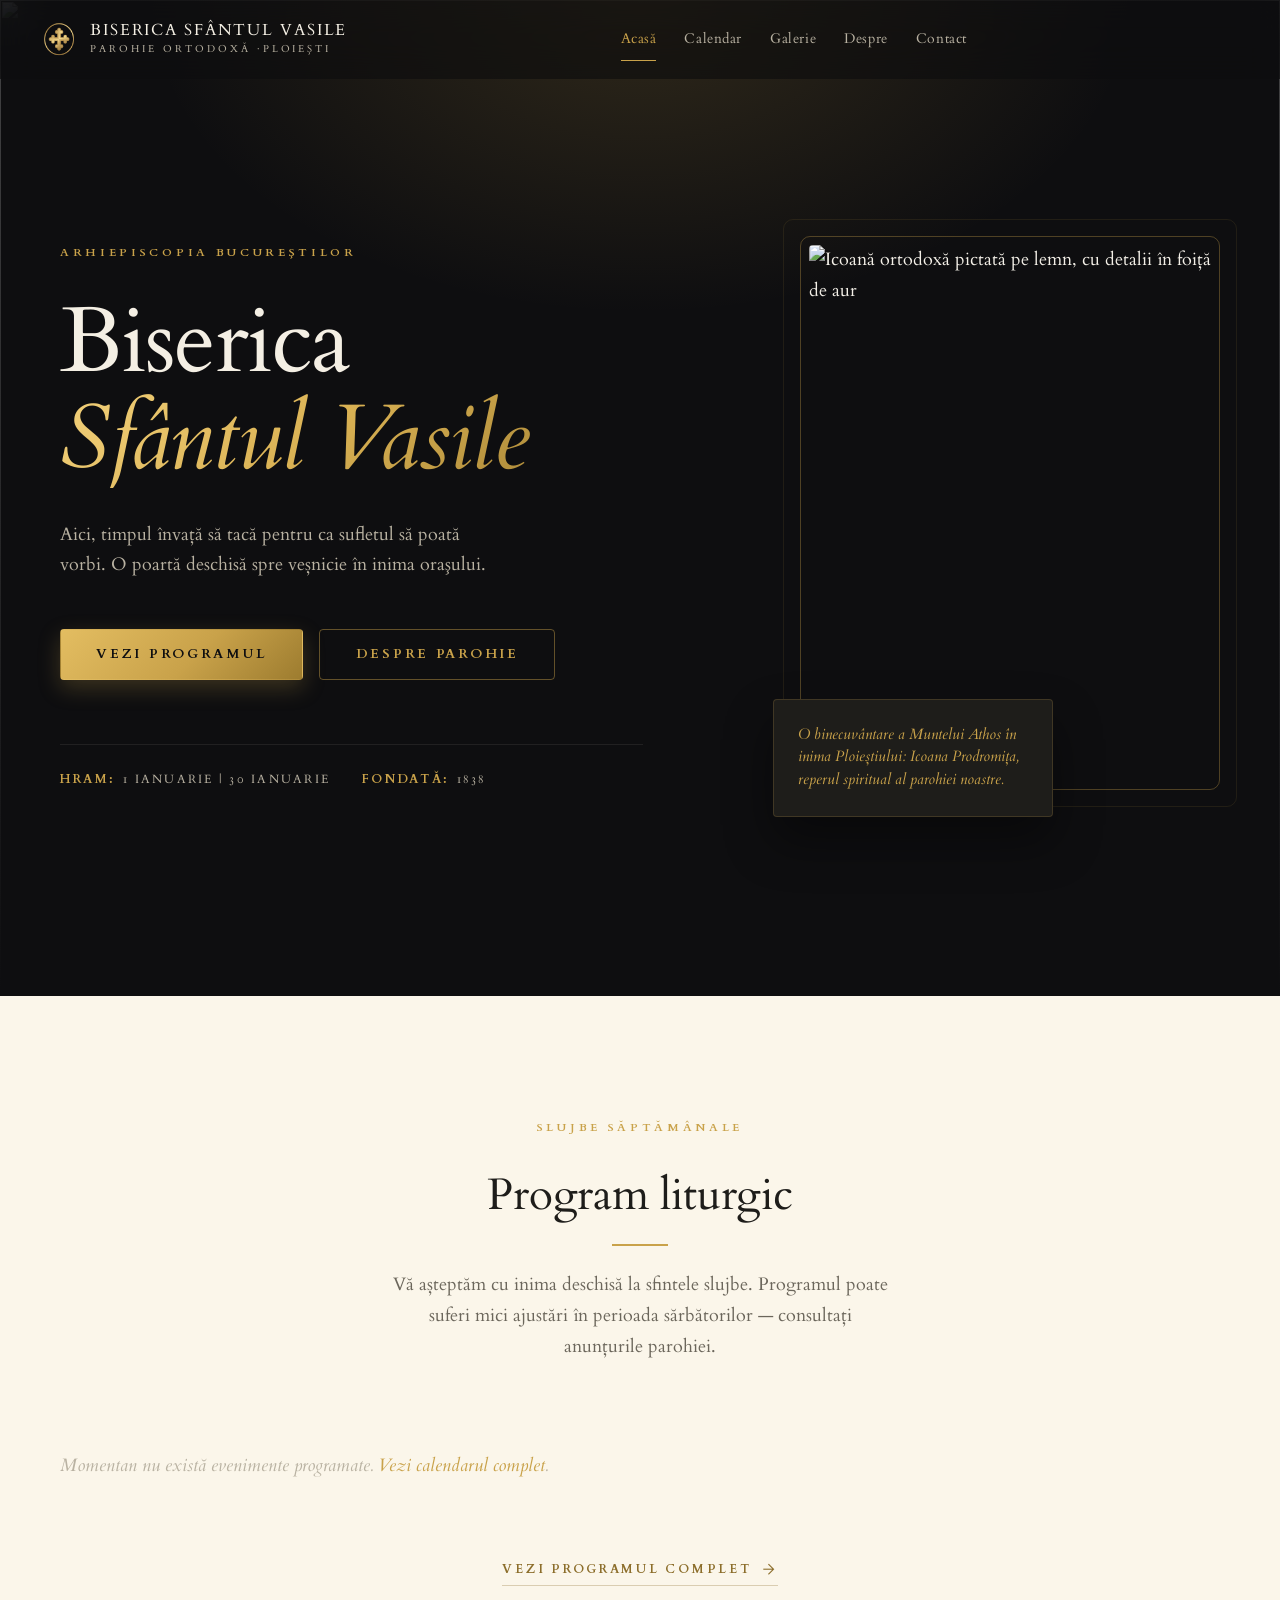
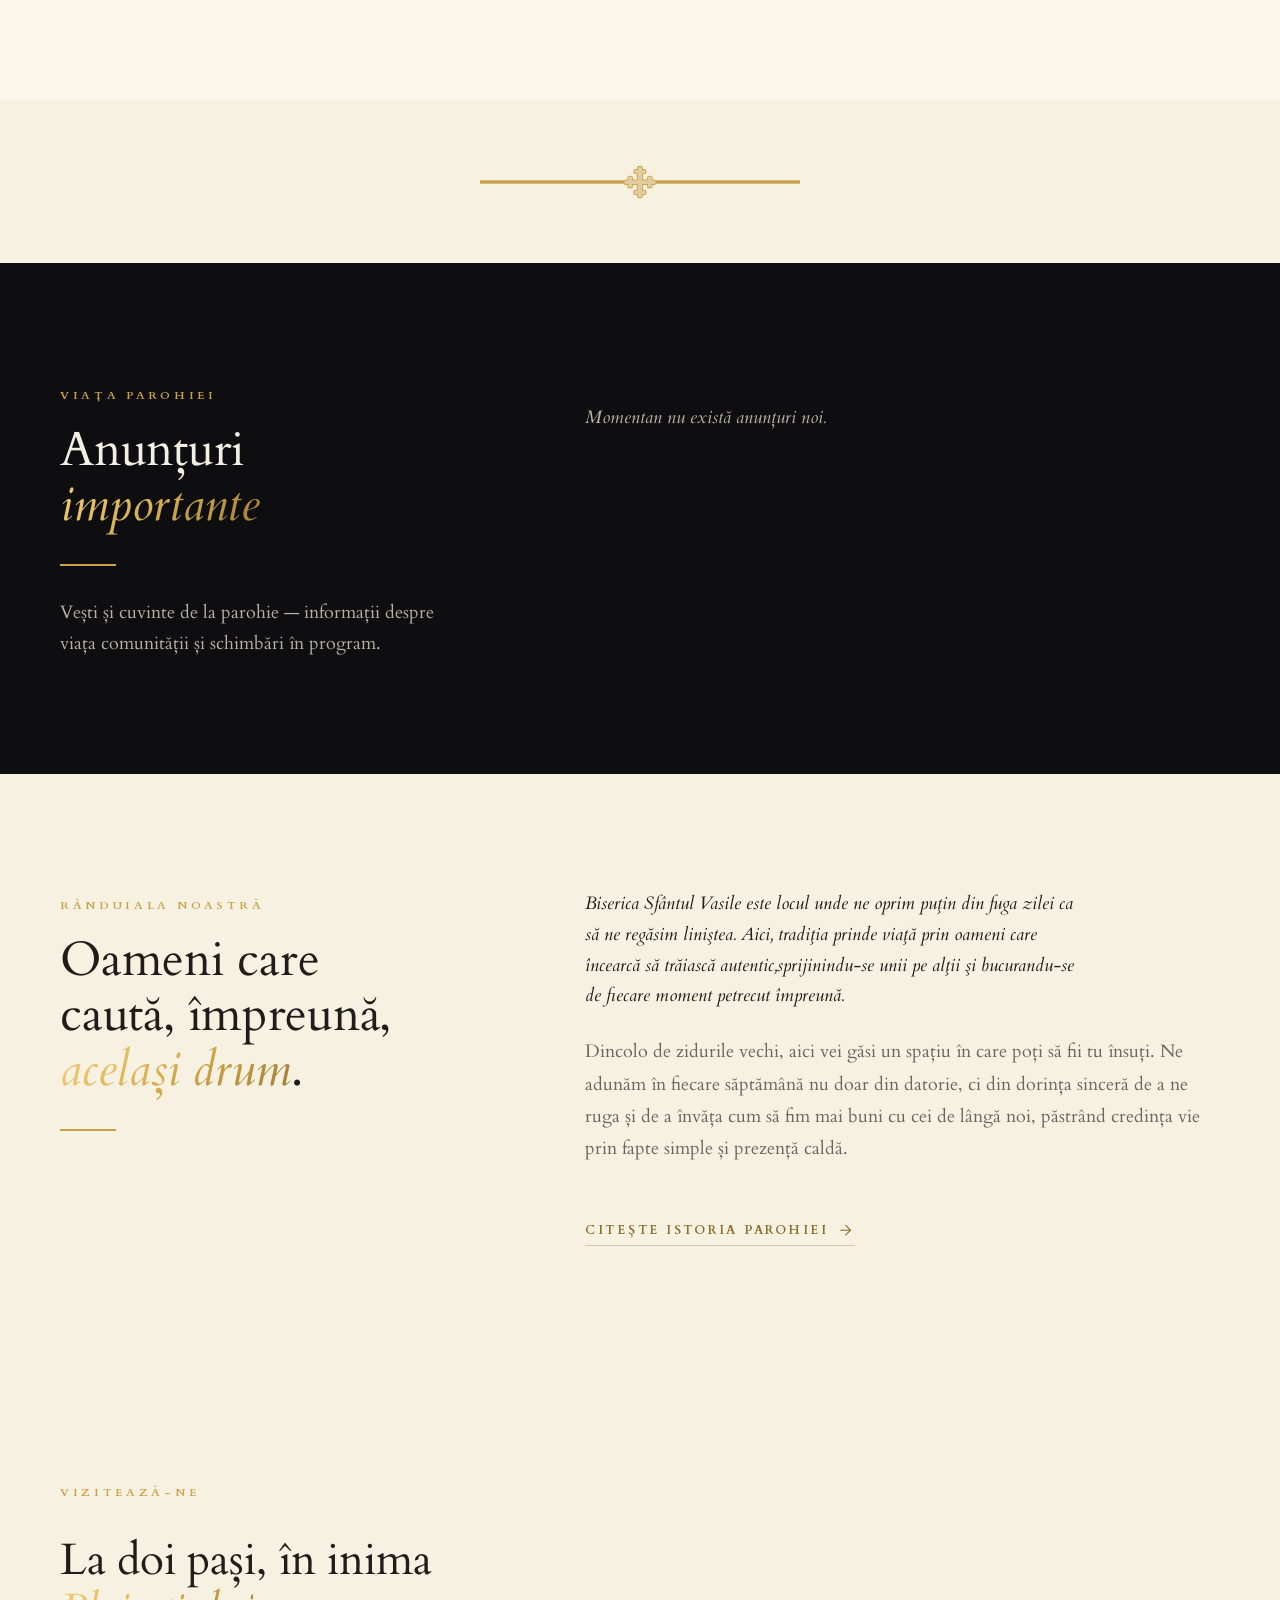
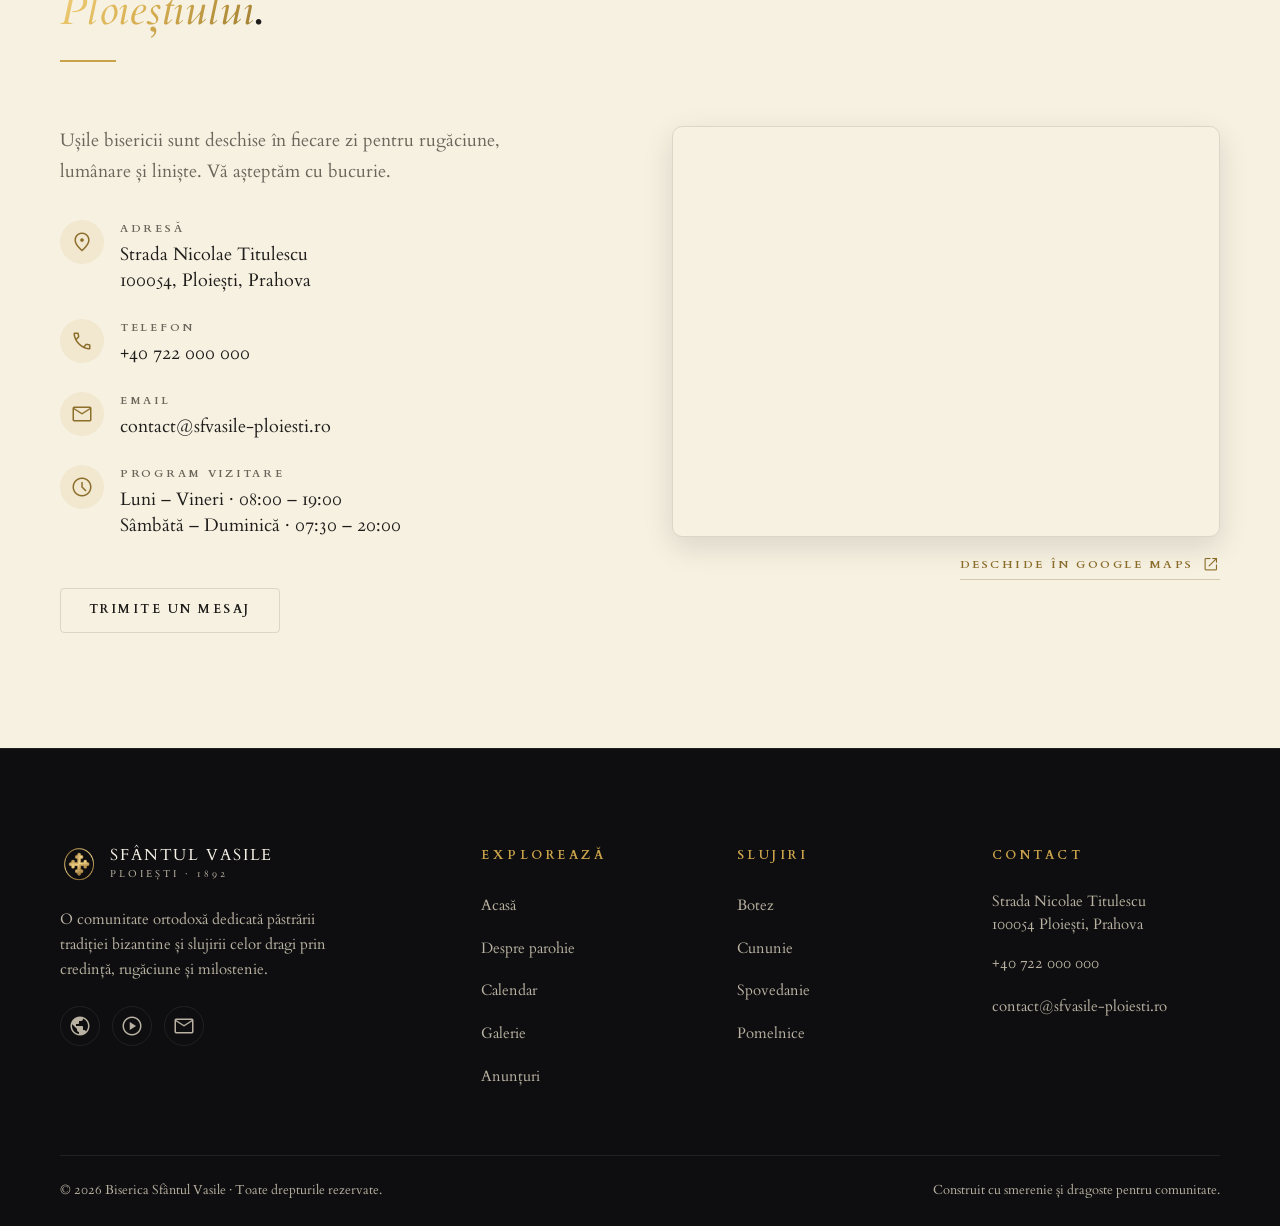
==== commit a712a3bc: "Replace ✦ brand mark with LOGO.png across public pages Cherry-picked from stroe909's "semi finala" c" ====
--- a/index.html
+++ b/index.html
@@ -25,7 +25,7 @@
   <header class="site-header" role="banner">
     <div class="site-header__inner">
       <a href="index.html" class="brand" aria-label="Biserica Sfântul Vasile — Acasă">
-        <span class="brand__mark" aria-hidden="true">✦</span>
+        <img class="brand__mark" src="assets/img/LOGO.png" alt="" aria-hidden="true">
         <span>
           <span class="brand__name">Biserica Sfântul Vasile</span>
           <span class="brand__sub">Parohie Ortodoxă ·Ploieşti</span>
@@ -281,7 +281,7 @@
       <div class="site-footer__grid">
         <div>
           <a href="index.html" class="brand site-footer__brand">
-            <span class="brand__mark" aria-hidden="true">✦</span>
+            <img class="brand__mark" src="assets/img/LOGO.png" alt="" aria-hidden="true">
             <span>
               <span class="brand__name">Sfântul Vasile</span>
               <span class="brand__sub">Ploiești · 1892</span>
--- a/assets/css/main.css
+++ b/assets/css/main.css
@@ -595,11 +595,6 @@
   gap: var(--s-3);
   margin-bottom: var(--s-6);
 }
-.hero__eyebrow::before {
-  content: "";
-  width: 32px; height: 1px;
-  background: var(--c-gold);
-}
 
 .hero__title {
   font-family: var(--f-serif);
@@ -834,6 +829,8 @@
 }
 .announcement:last-child { border-bottom: 0; }
 
+.announcement--no-date { grid-template-columns: 1fr; }
+
 .announcement__date {
   display: flex;
   flex-direction: column;
@@ -859,6 +856,23 @@
   margin-top: 4px;
   color: var(--c-snow-muted);
   font-family: var(--f-sans);
+}
+
+.announcement__date--interval { min-width: 104px; }
+.announcement__date--interval .range {
+  display: flex;
+  flex-direction: column;
+  align-items: center;
+  gap: 2px;
+  font-family: var(--f-serif);
+  color: var(--c-gold);
+  font-size: 1rem;
+  line-height: 1.15;
+}
+.announcement__date--interval .range__sep {
+  color: var(--c-snow-muted);
+  font-size: 0.85rem;
+  line-height: 1;
 }
 
 .announcement__body .tag {
@@ -1071,7 +1085,6 @@
 .hero__inner--center .hero__eyebrow,
 .hero__inner--center .hero__lead { margin-inline: auto; }
 .hero__inner--center .hero__eyebrow { justify-content: center; }
-.hero__inner--center .hero__eyebrow::before { display: none; }
 
 /* Timeline (istorie) */
 .timeline {
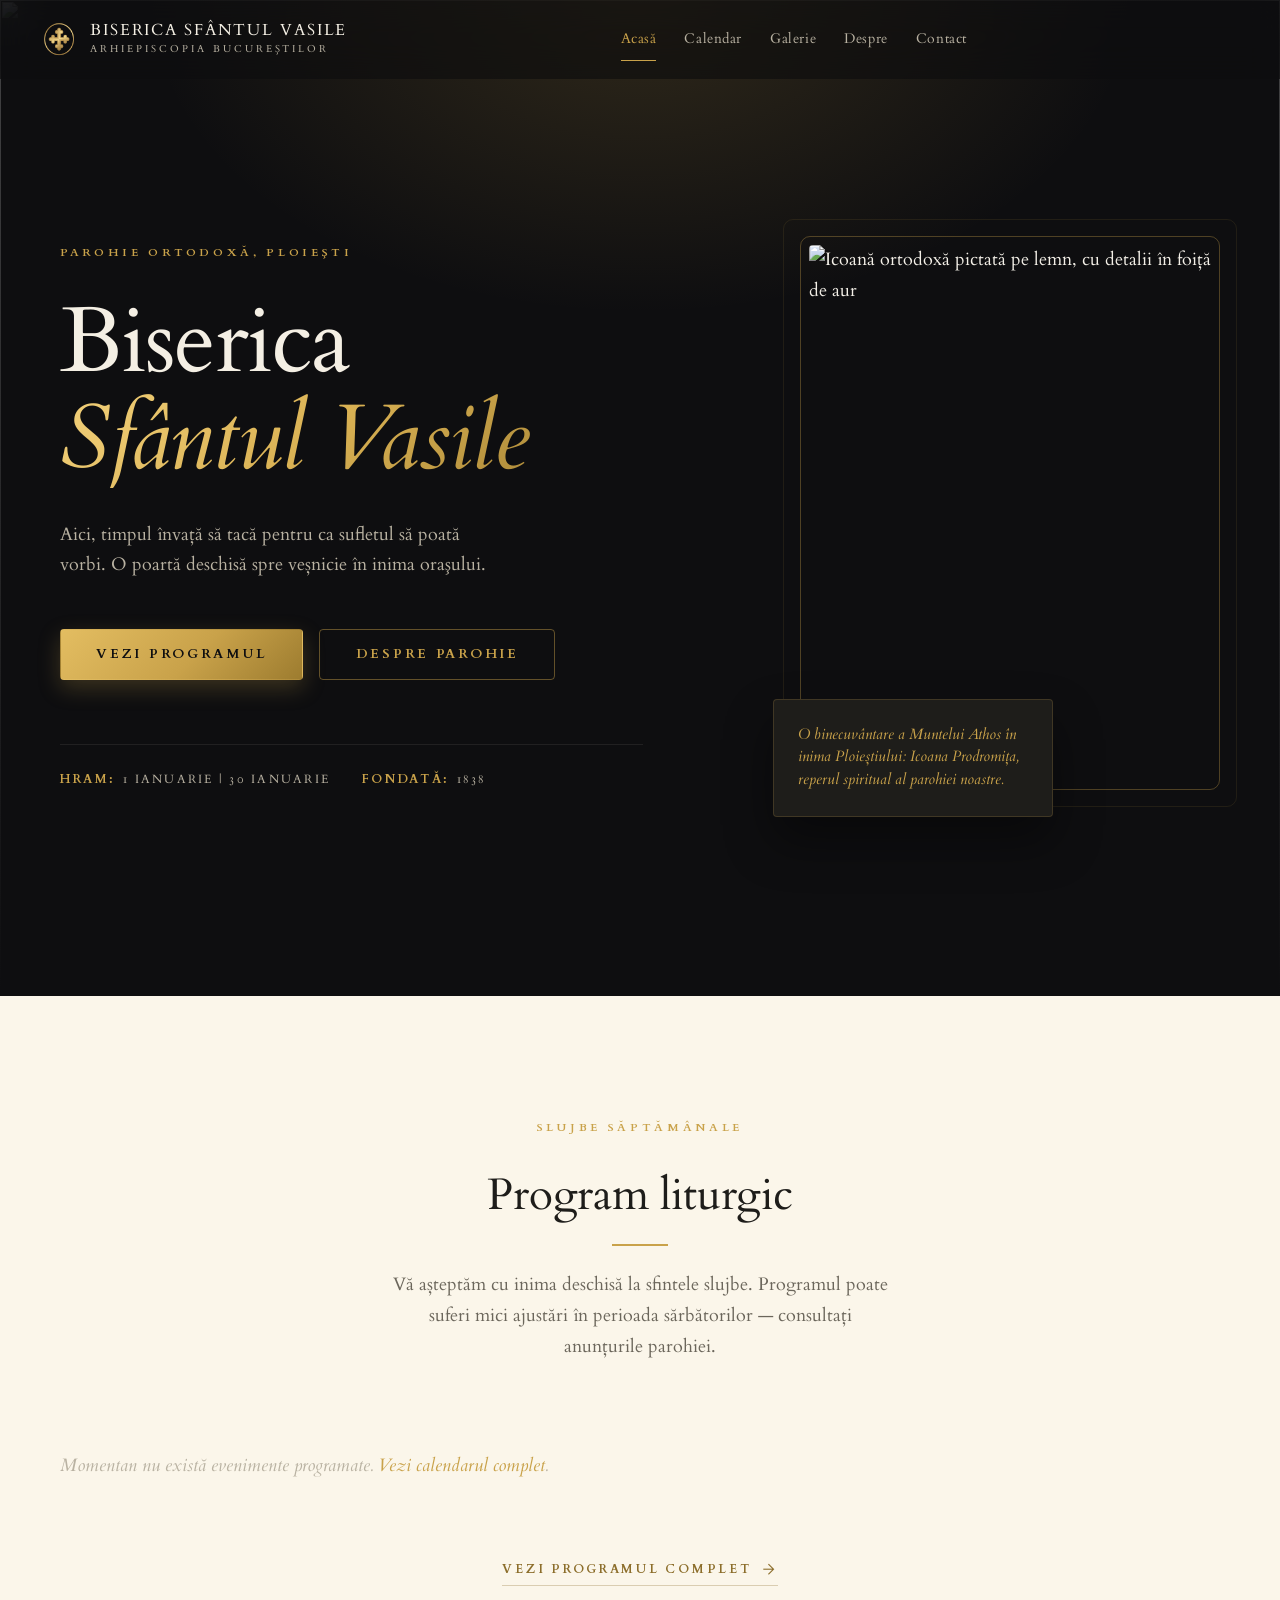
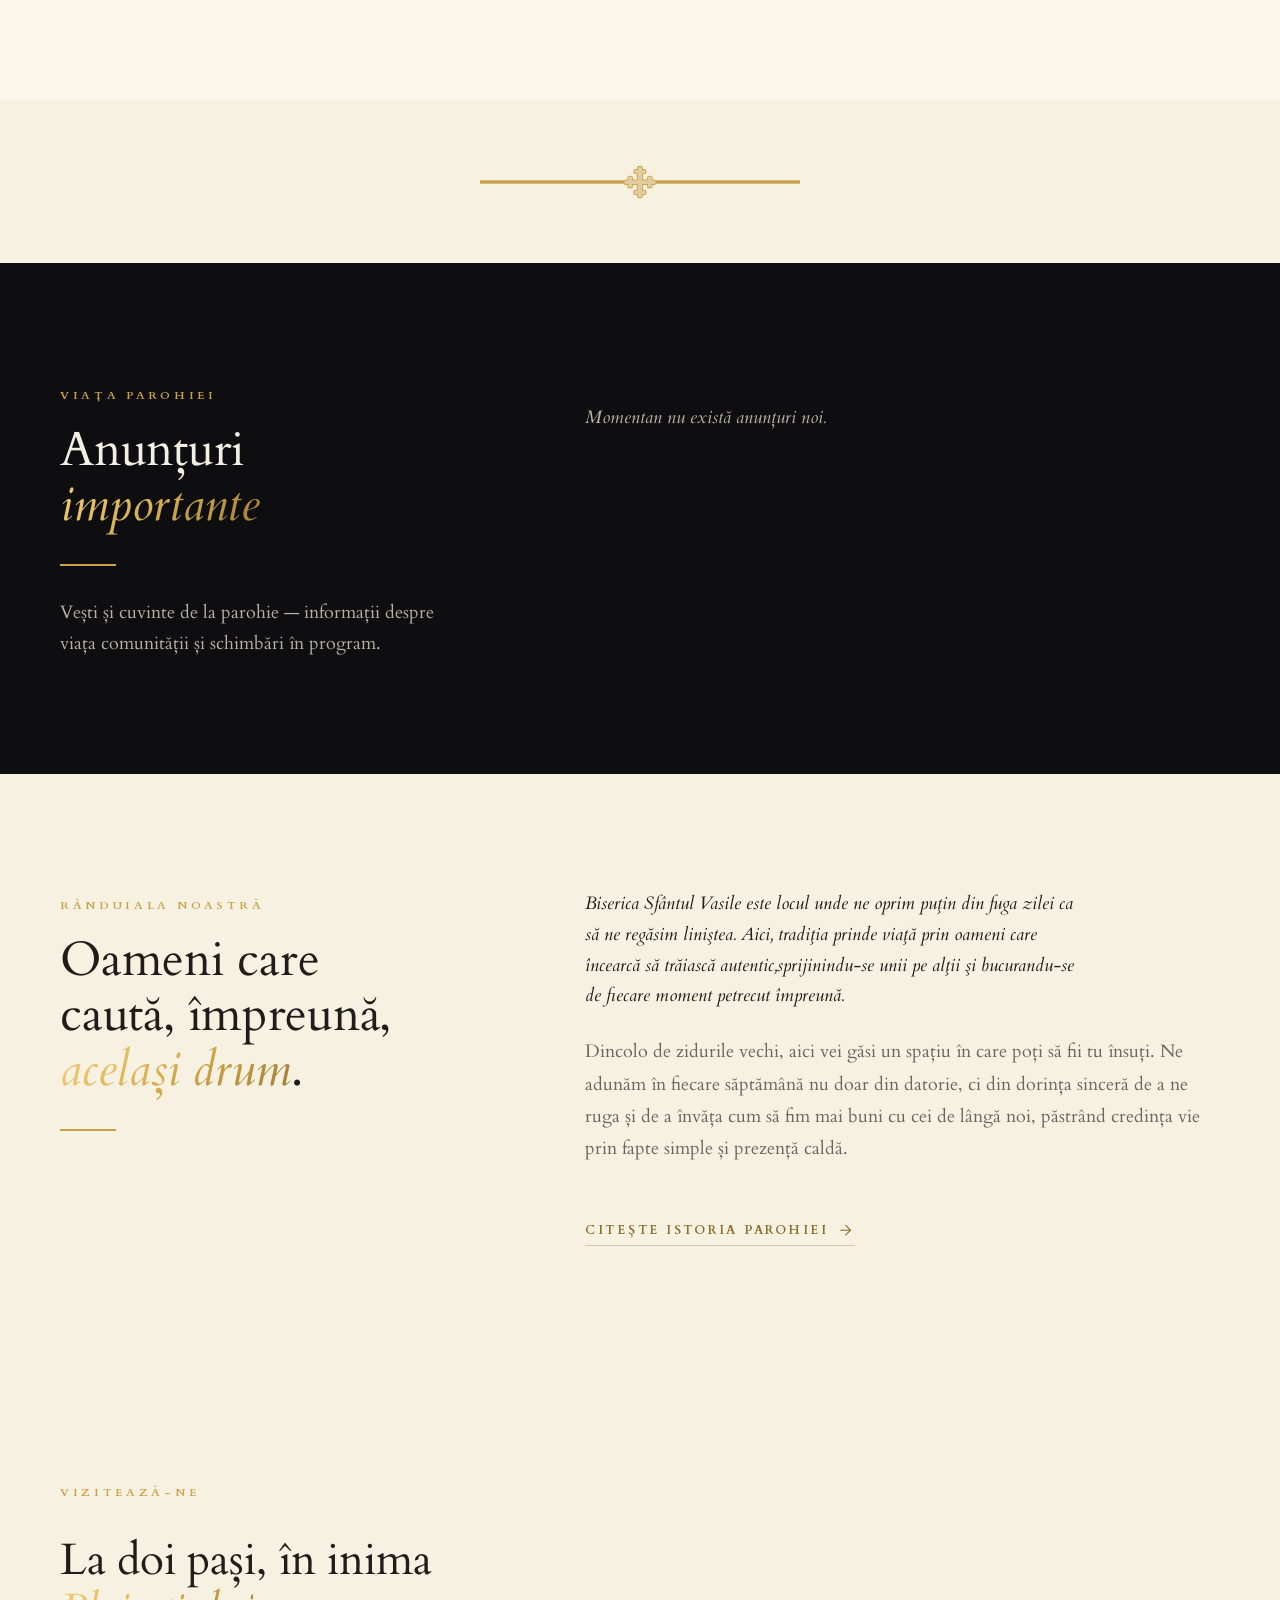
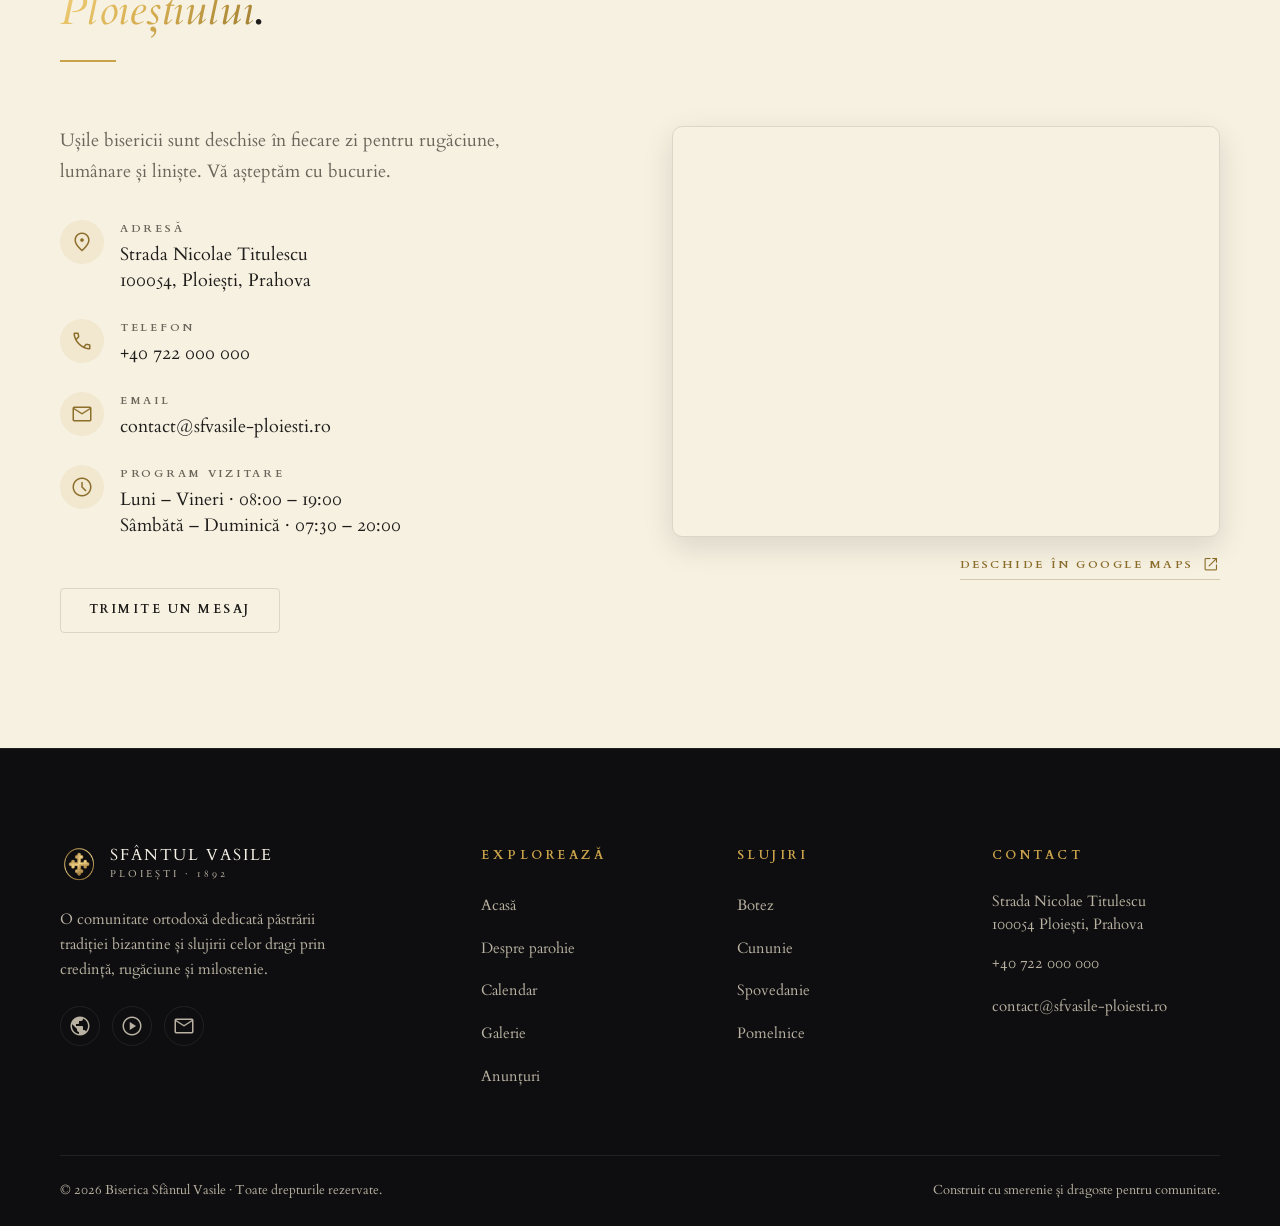
==== commit 8afdb46f: "Merge branch 'stroe' of https://github.com/andreinita21/websitebiserica into stroe" ====
--- a/index.html
+++ b/index.html
@@ -28,7 +28,7 @@
         <img class="brand__mark" src="assets/img/LOGO.png" alt="" aria-hidden="true">
         <span>
           <span class="brand__name">Biserica Sfântul Vasile</span>
-          <span class="brand__sub">Parohie Ortodoxă ·Ploieşti</span>
+          <span class="brand__sub">Arhiepiscopia Bucureştilor</span>
         </span>
       </a>
 
@@ -70,7 +70,7 @@
 
       <div class="hero__inner">
         <div>
-          <span class="eyebrow hero__eyebrow">Arhiepiscopia Bucureştilor</span>
+          <span class="eyebrow hero__eyebrow">Parohie Ortodoxă, Ploieşti</span>
           <h1 class="hero__title">
             Biserica
             <em>Sfântul Vasile</em>
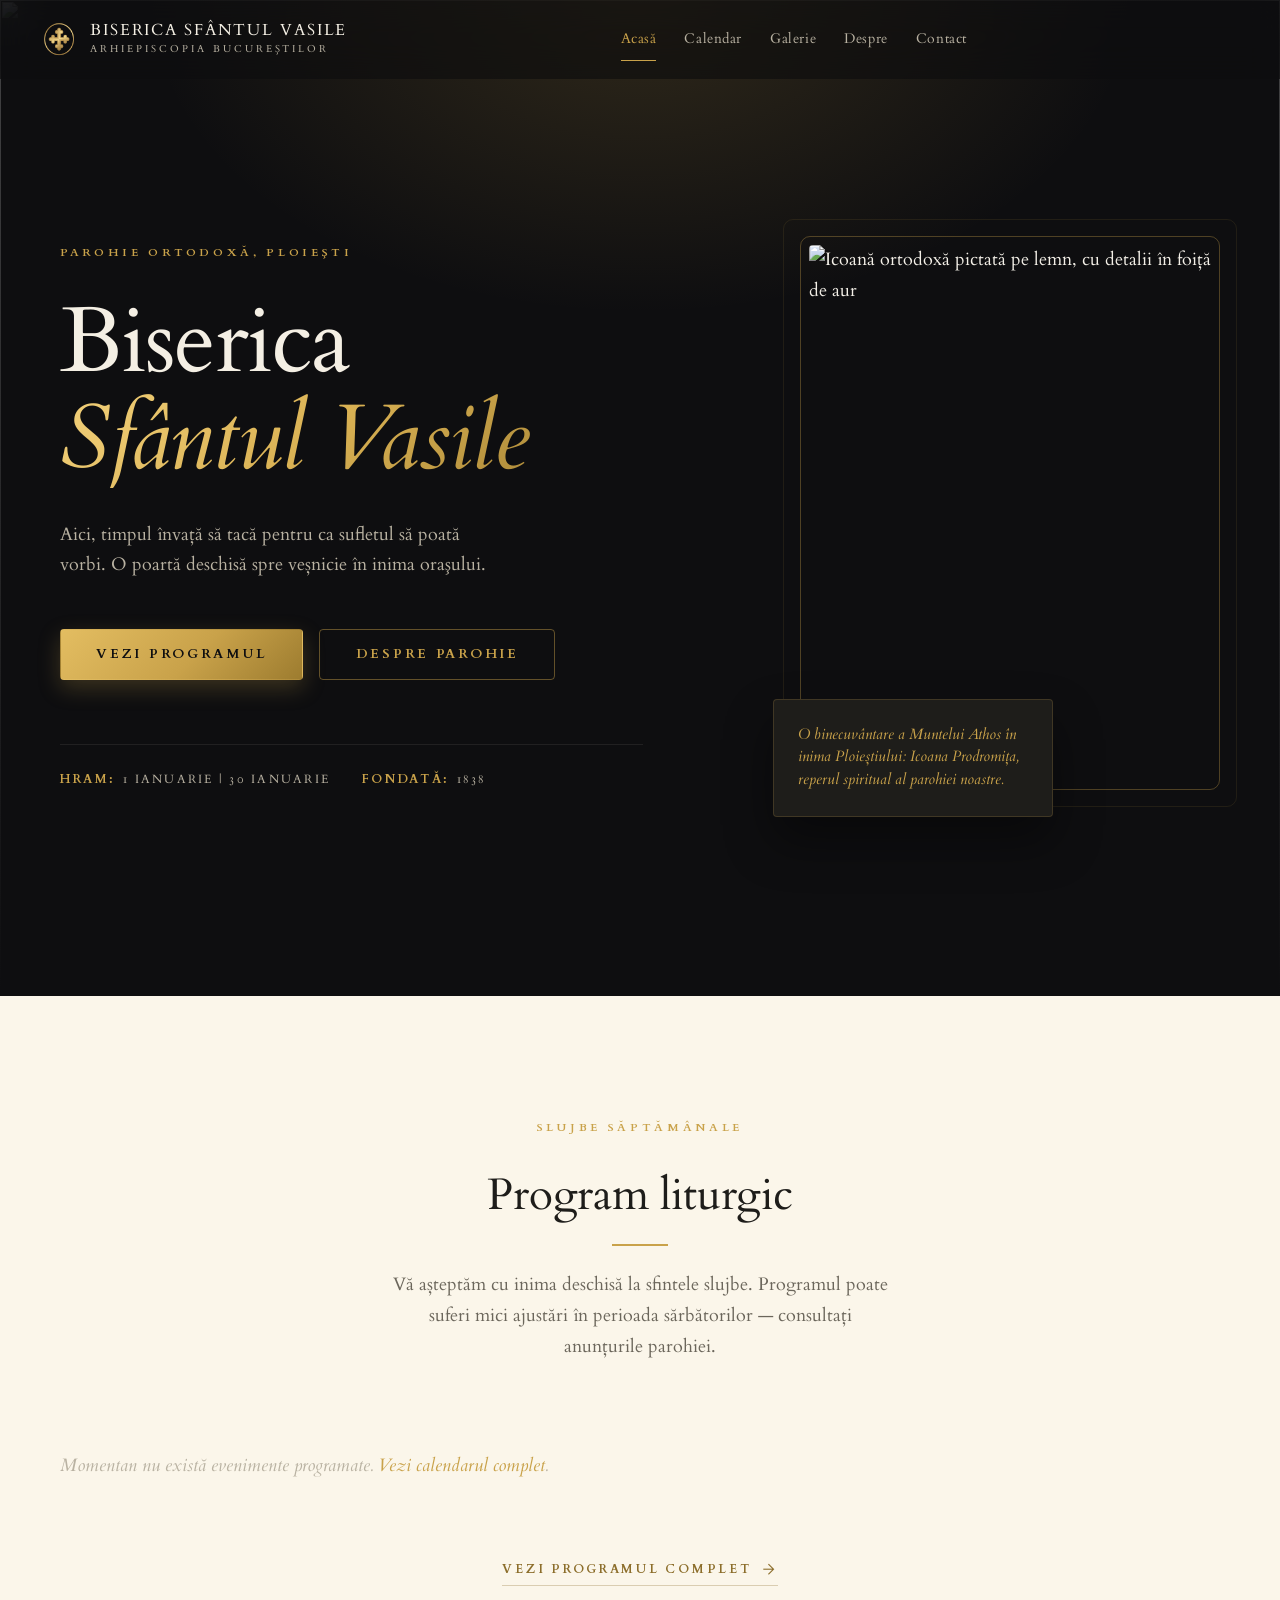
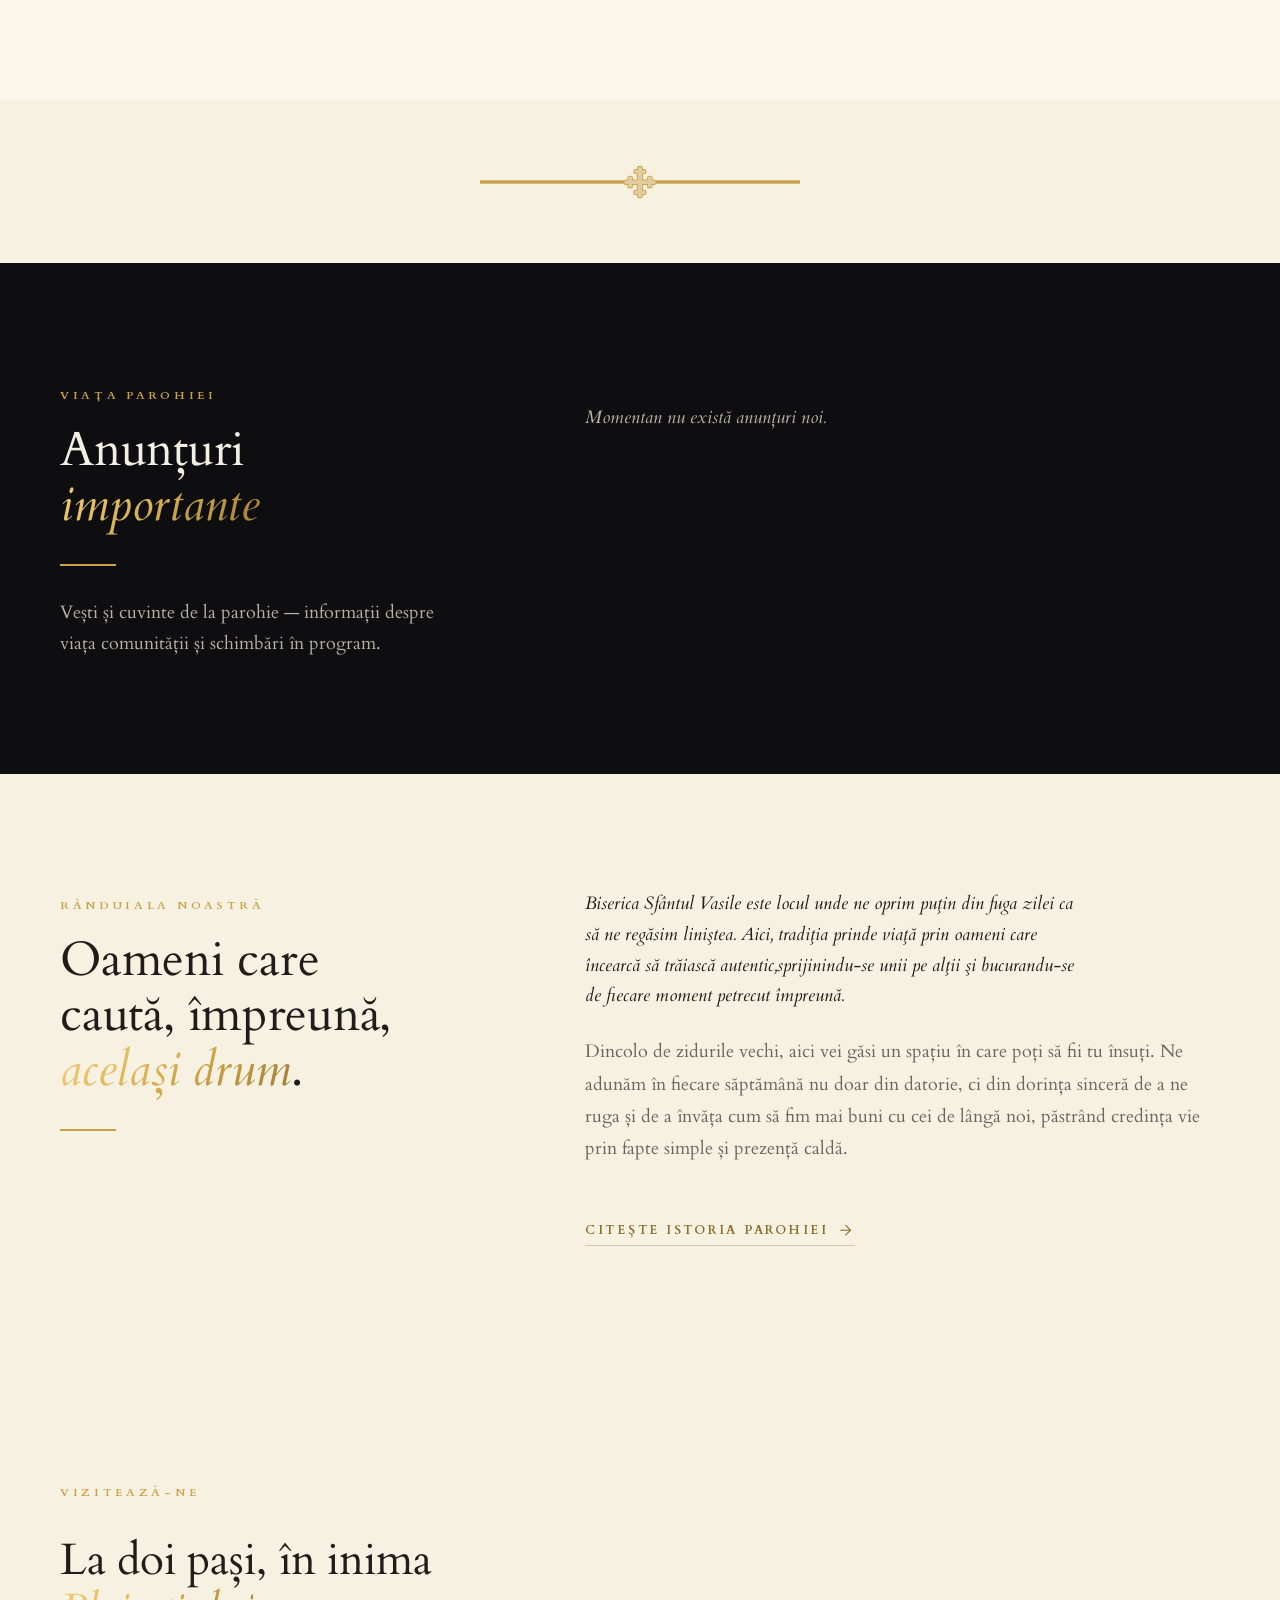
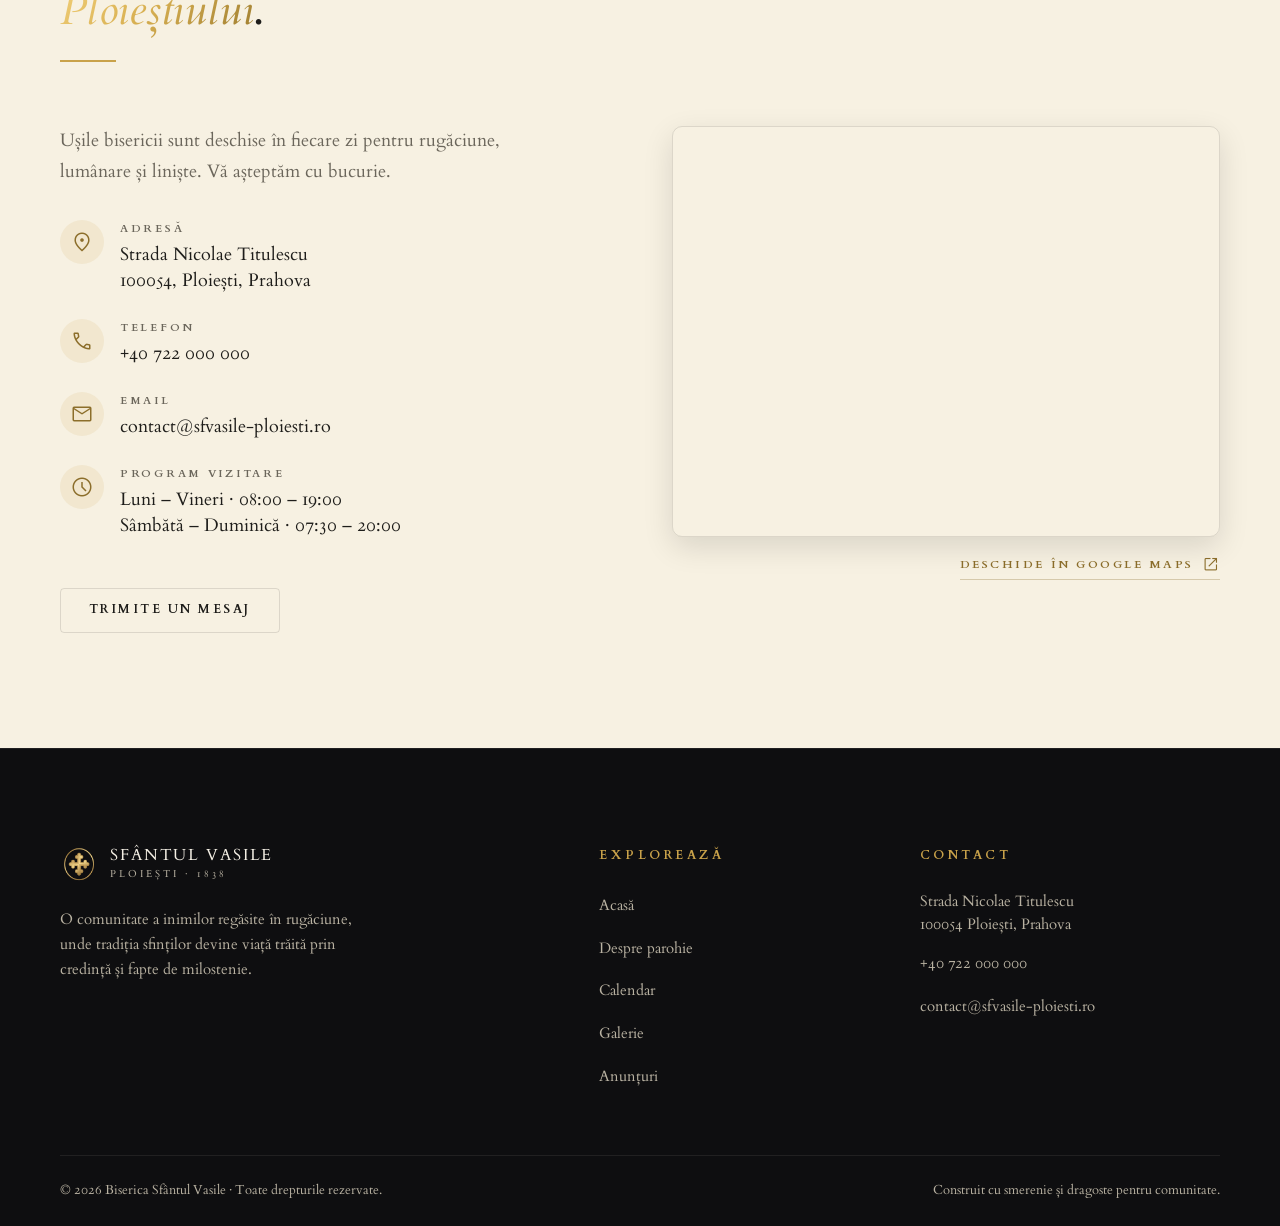
==== commit ee938766: "Simplify public pages and footer (from stroe) Squash of 4 commits by colleague on stroe: trims calen" ====
--- a/index.html
+++ b/index.html
@@ -114,6 +114,7 @@
         </div>
 
         <div class="grid-cards reveal" data-upcoming-events data-variant="service-card" data-limit="3"
+          data-recurrence="weekly" data-distinct="1"
           data-endpoint="api/events.php">
           <p class="upcoming-events__empty" style="grid-column: 1 / -1; color: var(--c-ink-muted);">
             Programul complet al slujbelor este disponibil pe
@@ -278,27 +279,19 @@
   <!-- ========== Footer ========== -->
   <footer class="site-footer" role="contentinfo">
     <div class="container">
-      <div class="site-footer__grid">
+      <div class="site-footer__grid" style="grid-template-columns: 1.8fr 1fr 1.1fr;">
         <div>
           <a href="index.html" class="brand site-footer__brand">
             <img class="brand__mark" src="assets/img/LOGO.png" alt="" aria-hidden="true">
             <span>
               <span class="brand__name">Sfântul Vasile</span>
-              <span class="brand__sub">Ploiești · 1892</span>
+              <span class="brand__sub">Ploiești · 1838</span>
             </span>
           </a>
           <p class="site-footer__intro">
-            O comunitate ortodoxă dedicată păstrării tradiției bizantine și slujirii celor dragi prin credință,
-            rugăciune și milostenie.
+            O comunitate a inimilor regăsite în rugăciune, unde tradiția sfinților devine viață trăită prin credință și
+            fapte de milostenie.
           </p>
-          <div class="site-footer__socials" aria-label="Urmărește-ne">
-            <a href="#" aria-label="Facebook"><span class="material-symbols-outlined"
-                aria-hidden="true">public</span></a>
-            <a href="#" aria-label="YouTube"><span class="material-symbols-outlined"
-                aria-hidden="true">play_circle</span></a>
-            <a href="mailto:contact@sfvasile-ploiesti.ro" aria-label="Email"><span class="material-symbols-outlined"
-                aria-hidden="true">mail</span></a>
-          </div>
         </div>
 
         <div>
@@ -313,16 +306,6 @@
         </div>
 
         <div>
-          <h3 class="site-footer__title">Slujiri</h3>
-          <ul class="site-footer__list">
-            <li><a href="contact.html">Botez</a></li>
-            <li><a href="contact.html">Cununie</a></li>
-            <li><a href="contact.html">Spovedanie</a></li>
-            <li><a href="contact.html">Pomelnice</a></li>
-          </ul>
-        </div>
-
-        <div>
           <h3 class="site-footer__title">Contact</h3>
           <ul class="site-footer__list">
             <li>
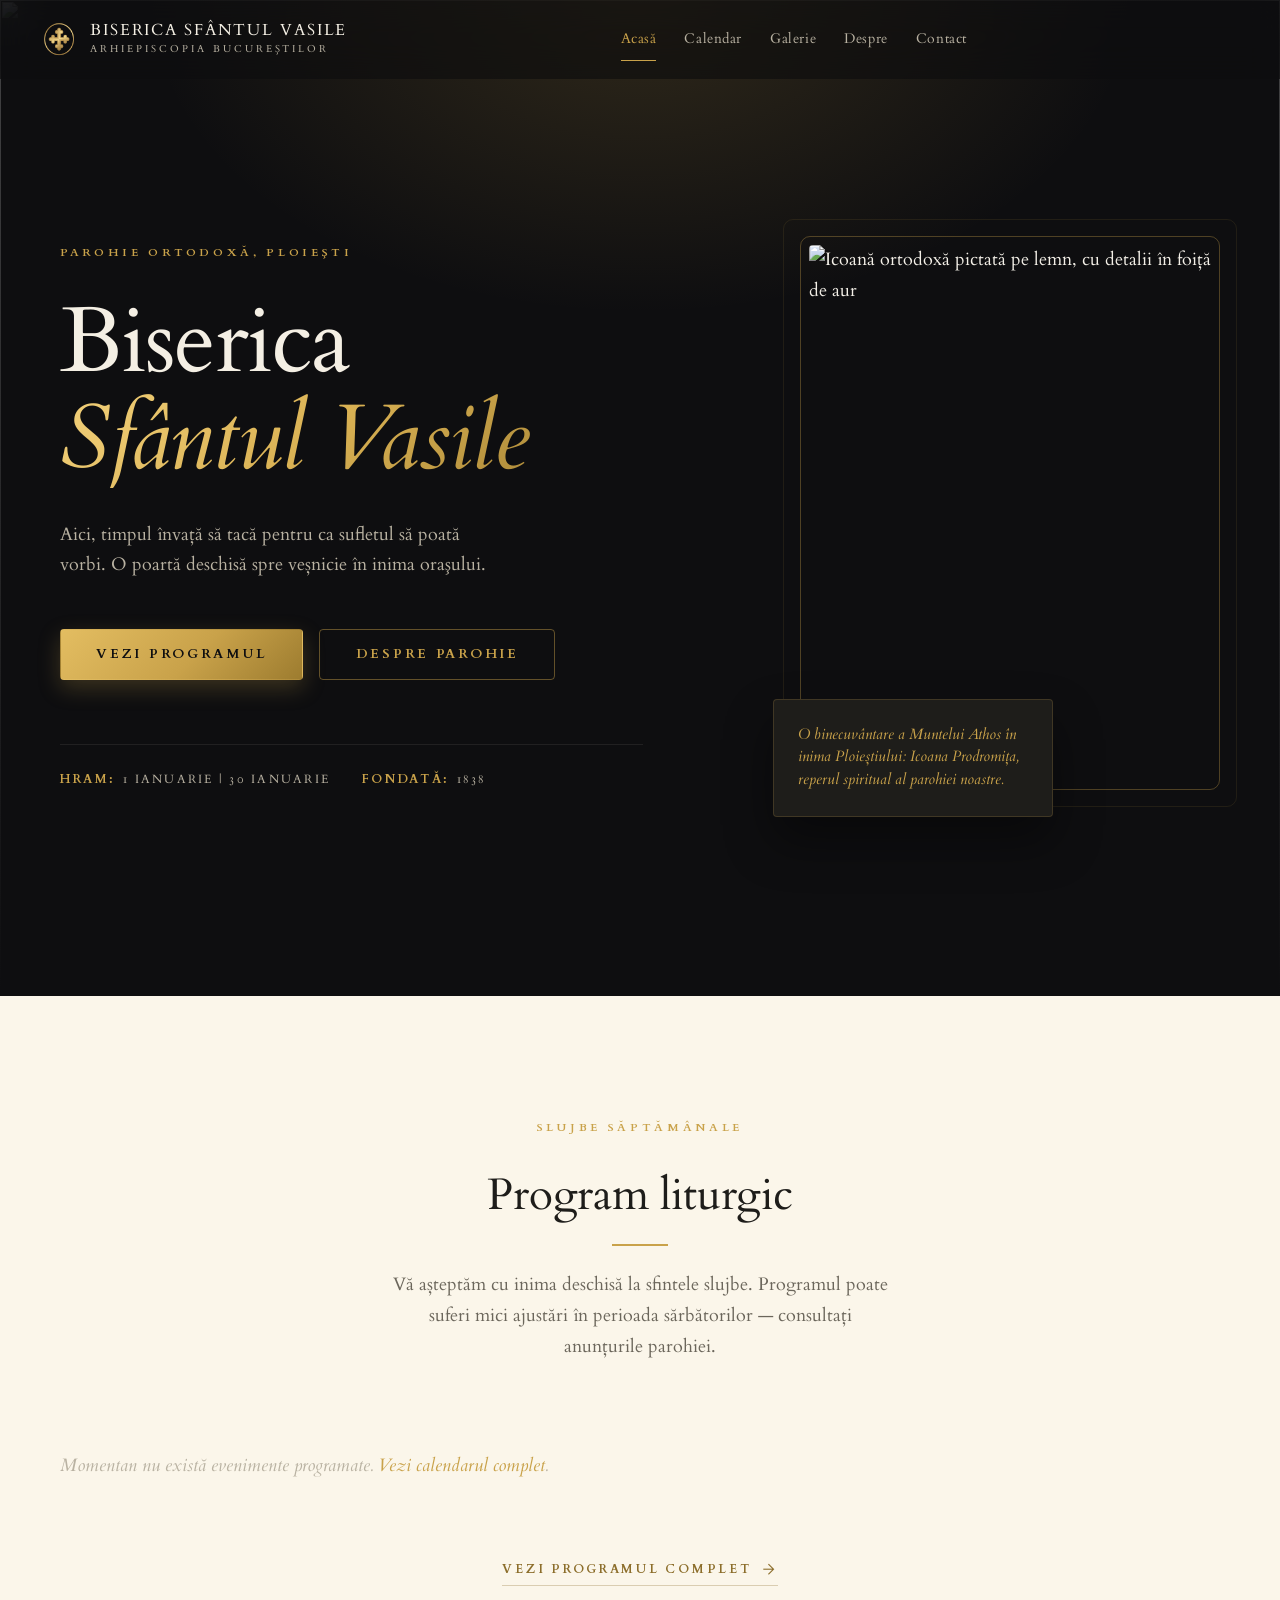
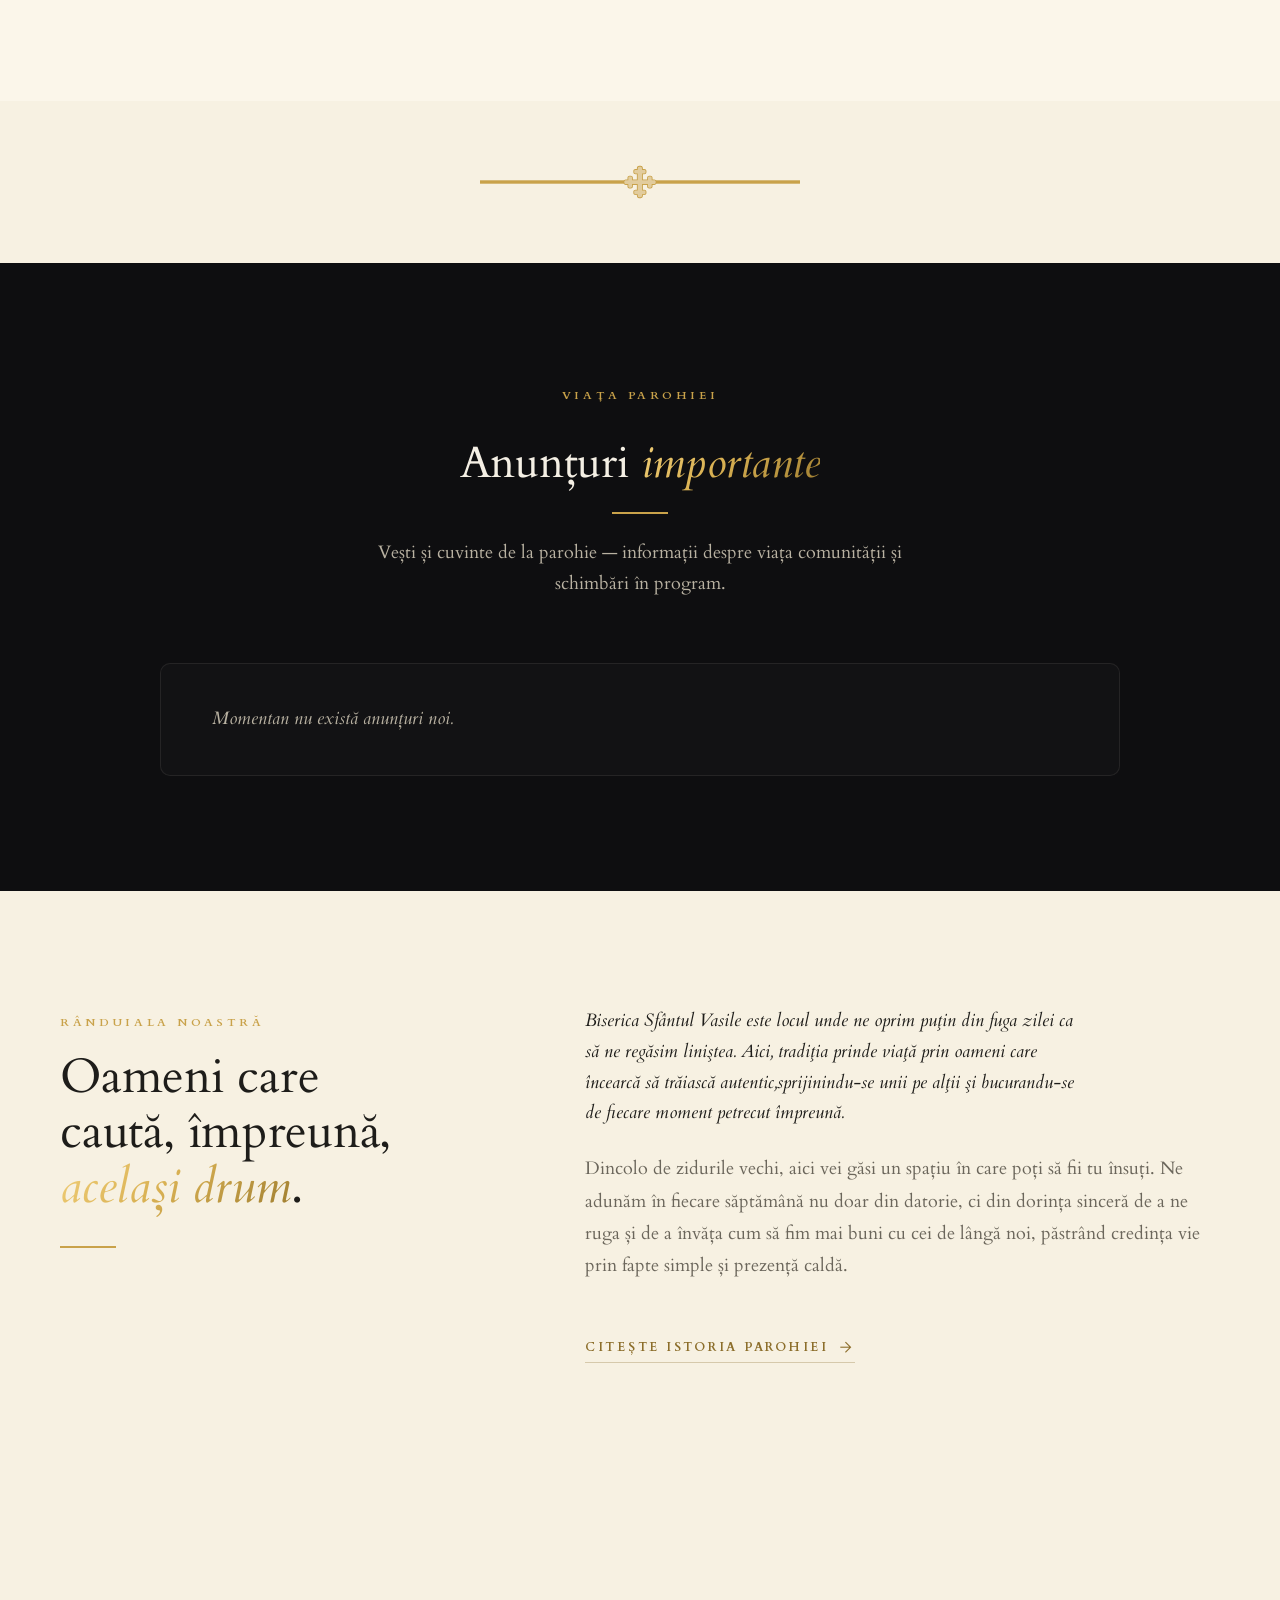
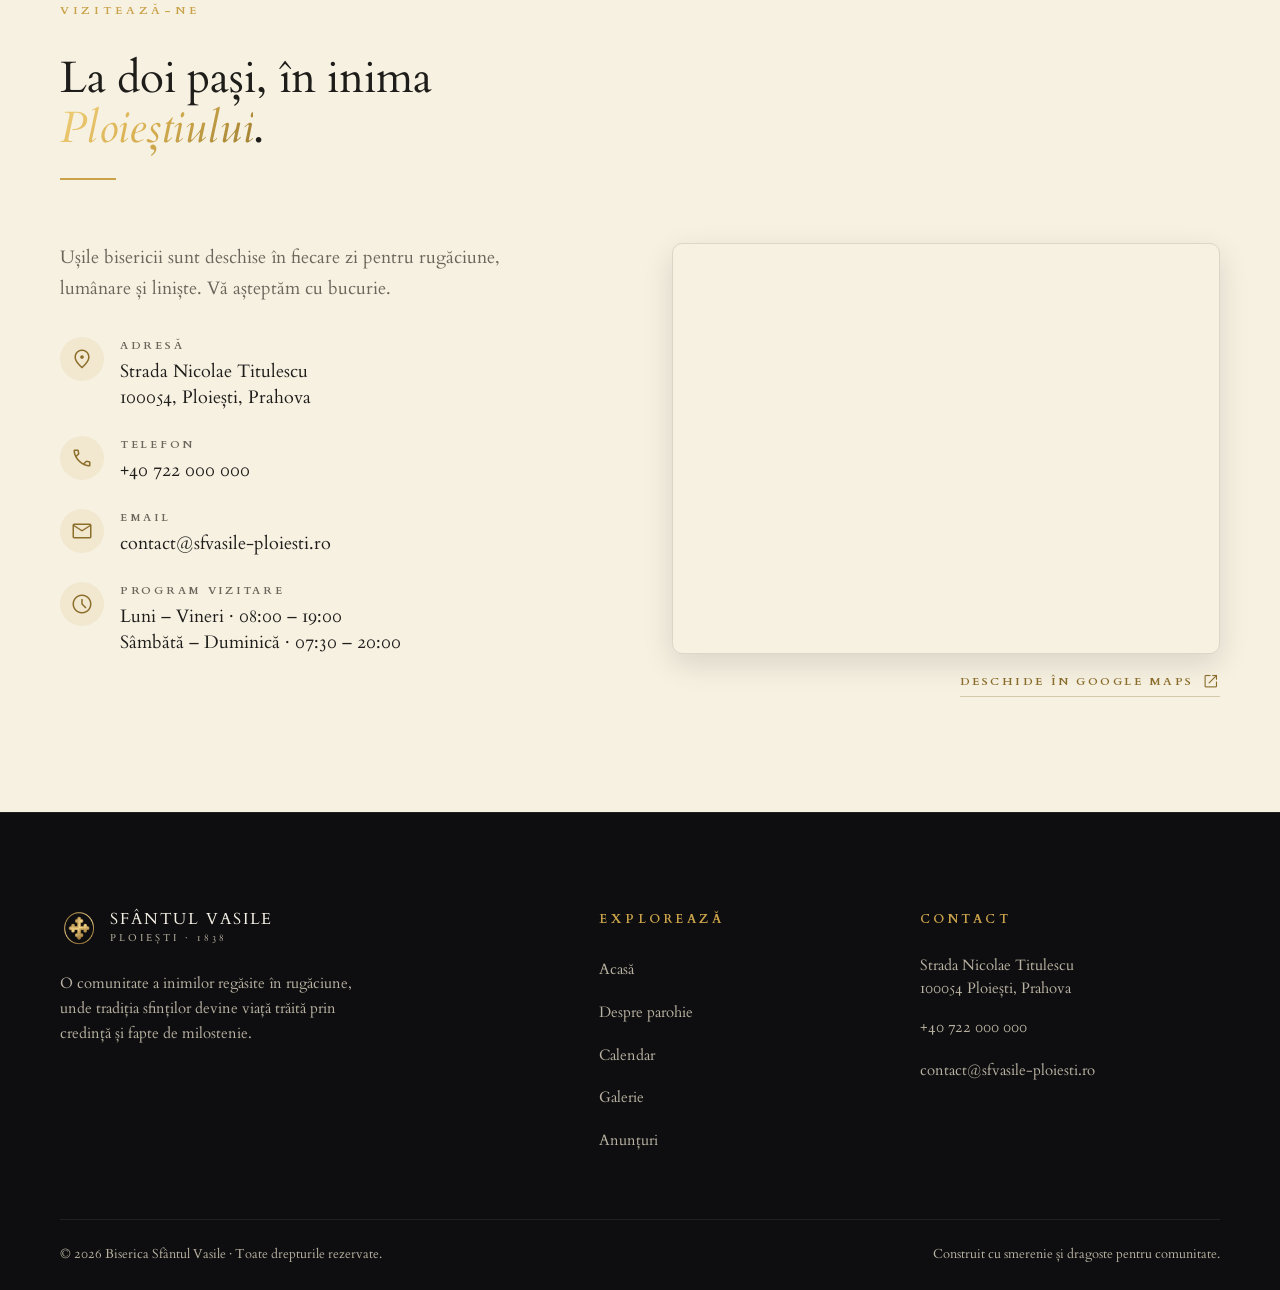
==== commit 734a425a: "Swap admin brand glyph for logo image; simplify announcements layout Co-Authored-By: Claude Opus 4.7" ====
--- a/index.html
+++ b/index.html
@@ -139,24 +139,21 @@
     <!-- ========== Anunțuri ========== -->
     <section id="anunturi" class="section section--dark on-dark" aria-labelledby="anunturi-h">
       <div class="container">
-        <div class="split-13">
-          <div class="reveal">
-            <span class="eyebrow mb-4">Viața parohiei</span>
-            <h2 id="anunturi-h"
-              style="font-family: var(--f-serif); font-size: clamp(2rem, 3.8vw, 3rem); line-height: 1.15; letter-spacing: -0.005em; font-weight: 400; max-width: 14ch; color: var(--c-snow);">
-              Anunțuri <em class="text-gradient-gold" style="font-style: italic;">importante</em>
-            </h2>
-            <span class="section-heading__rule" style="margin-top: var(--s-6);"></span>
-            <p class="mt-6" style="color: var(--c-snow-muted); max-width: 42ch; line-height: 1.7;">
-              Vești și cuvinte de la parohie — informații despre viața comunității și schimbări în program.
-            </p>
-          </div>
-
-          <div class="reveal delay-1" data-announcements data-limit="3" data-endpoint="api/announcements.php">
-            <p class="upcoming-events__empty">
-              Momentan nu există anunțuri noi.
-            </p>
-          </div>
+        <div class="section-heading section-heading--center reveal">
+          <span class="eyebrow">Viața parohiei</span>
+          <h2 id="anunturi-h" style="margin-top: var(--s-4); color: var(--c-snow);">
+            Anunțuri <em class="text-gradient-gold" style="font-style: italic;">importante</em>
+          </h2>
+          <span class="section-heading__rule"></span>
+          <p class="lead text-center mx-auto mt-5" style="color: var(--c-snow-muted); max-width: 60ch;">
+            Vești și cuvinte de la parohie — informații despre viața comunității și schimbări în program.
+          </p>
+        </div>
+
+        <div class="reveal delay-1 announcements-list" data-announcements data-limit="0" data-endpoint="api/announcements.php">
+          <p class="upcoming-events__empty">
+            Momentan nu există anunțuri noi.
+          </p>
         </div>
       </div>
     </section>
@@ -219,7 +216,7 @@
                     class="material-symbols-outlined">location_on</span></span>
                 <div>
                   <span class="info-row__label">Adresă</span>
-                  <p class="info-row__value">Strada Nicolae Titulescu<br>100054, Ploiești, Prahova</p>
+                  <p class="info-row__value" data-contact="address">Strada Nicolae Titulescu<br>100054, Ploiești, Prahova</p>
                 </div>
               </div>
 
@@ -228,7 +225,7 @@
                     class="material-symbols-outlined">call</span></span>
                 <div>
                   <span class="info-row__label">Telefon</span>
-                  <p class="info-row__value">+40 722 000 000</p>
+                  <p class="info-row__value" data-contact="phone_display">+40 722 000 000</p>
                 </div>
               </div>
 
@@ -237,7 +234,7 @@
                     class="material-symbols-outlined">mail</span></span>
                 <div>
                   <span class="info-row__label">Email</span>
-                  <p class="info-row__value">contact@sfvasile-ploiesti.ro</p>
+                  <p class="info-row__value" data-contact="email">contact@sfvasile-ploiesti.ro</p>
                 </div>
               </div>
 
@@ -246,13 +243,9 @@
                     class="material-symbols-outlined">schedule</span></span>
                 <div>
                   <span class="info-row__label">Program vizitare</span>
-                  <p class="info-row__value">Luni – Vineri · 08:00 – 19:00<br>Sâmbătă – Duminică · 07:30 – 20:00</p>
+                  <p class="info-row__value" data-contact="schedule_visiting">Luni – Vineri · 08:00 – 19:00<br>Sâmbătă – Duminică · 07:30 – 20:00</p>
                 </div>
               </div>
-            </div>
-
-            <div class="mt-7">
-              <a href="contact.html" class="btn btn--ghost-light">Trimite un mesaj</a>
             </div>
           </div>
 
@@ -260,11 +253,12 @@
             <div class="map-wrap">
               <iframe title="Harta — Biserica Sfântul Vasile, Ploiești"
                 src="https://maps.google.com/maps?q=44.9472211,26.0088999&amp;z=17&amp;output=embed" loading="lazy"
-                referrerpolicy="no-referrer-when-downgrade" allowfullscreen></iframe>
+                referrerpolicy="no-referrer-when-downgrade" allowfullscreen
+                data-contact="map_embed"></iframe>
             </div>
             <p class="mt-4" style="font-size: 0.85rem; color: var(--c-ink-muted); text-align: right;">
               <a href="https://www.google.com/maps/place/Saint+Basil+Church/@44.9472211,26.0088999,17z" target="_blank"
-                rel="noopener" class="link-arrow" style="font-size: 0.72rem;">
+                rel="noopener" class="link-arrow" style="font-size: 0.72rem;" data-contact="map_link">
                 <span>Deschide în Google Maps</span>
                 <span class="material-symbols-outlined" aria-hidden="true">open_in_new</span>
               </a>
@@ -279,7 +273,7 @@
   <!-- ========== Footer ========== -->
   <footer class="site-footer" role="contentinfo">
     <div class="container">
-      <div class="site-footer__grid" style="grid-template-columns: 1.8fr 1fr 1.1fr;">
+      <div class="site-footer__grid">
         <div>
           <a href="index.html" class="brand site-footer__brand">
             <img class="brand__mark" src="assets/img/LOGO.png" alt="" aria-hidden="true">
@@ -309,10 +303,10 @@
           <h3 class="site-footer__title">Contact</h3>
           <ul class="site-footer__list">
             <li>
-              <p>Strada Nicolae Titulescu<br>100054 Ploiești, Prahova</p>
+              <p data-contact="address">Strada Nicolae Titulescu<br>100054 Ploiești, Prahova</p>
             </li>
-            <li><a href="tel:+40722000000">+40 722 000 000</a></li>
-            <li><a href="mailto:contact@sfvasile-ploiesti.ro">contact@sfvasile-ploiesti.ro</a></li>
+            <li><a href="tel:+40722000000" data-contact="phone_link">+40 722 000 000</a></li>
+            <li><a href="mailto:contact@sfvasile-ploiesti.ro" data-contact="email_link">contact@sfvasile-ploiesti.ro</a></li>
           </ul>
         </div>
       </div>
@@ -327,6 +321,7 @@
   </footer>
 
   <script src="assets/js/main.js" defer></script>
+  <script src="assets/js/site-contact.js" defer></script>
   <script src="assets/js/homepage-events.js" defer></script>
   <script src="assets/js/homepage-announcements.js" defer></script>
 </body>
--- a/assets/css/main.css
+++ b/assets/css/main.css
@@ -217,6 +217,10 @@
 @media (min-width: 680px)  { .grid-cards { grid-template-columns: repeat(2, 1fr); } }
 @media (min-width: 1000px) { .grid-cards { grid-template-columns: repeat(3, 1fr); } }
 
+.grid-cards--4 { grid-template-columns: 1fr; }
+@media (min-width: 680px)  { .grid-cards--4 { grid-template-columns: repeat(2, 1fr); } }
+@media (min-width: 1200px) { .grid-cards--4 { grid-template-columns: repeat(4, 1fr); } }
+
 
 /* -----------------------------------------------------
    5. HEADER & NAVIGATION
@@ -699,17 +703,24 @@
 
 /* — Hero mobile override — */
 @media (max-width: 768px) {
-  .hero { min-height: auto; }
+  .hero {
+    min-height: 100vh;
+    min-height: 100svh;
+    padding-top: calc(var(--header-h) + var(--s-5));
+    padding-bottom: var(--s-7);
+  }
 
   .hero__inner {
     display: flex;
     flex-direction: column;
     align-items: center;
+    justify-content: center;
     text-align: center;
     gap: var(--s-7);
-    min-height: auto;
-    padding-top: var(--s-7);
-    padding-bottom: var(--s-7);
+    min-height: calc(100vh - var(--header-h) - var(--s-5) - var(--s-7));
+    min-height: calc(100svh - var(--header-h) - var(--s-5) - var(--s-7));
+    padding-top: 0;
+    padding-bottom: 0;
   }
 
   .hero__inner > div { text-align: center; width: 100%; }
@@ -819,6 +830,15 @@
 /* -----------------------------------------------------
    12. ANNOUNCEMENTS
    ----------------------------------------------------- */
+.announcements-list {
+  max-width: 960px;
+  margin-inline: auto;
+  padding: var(--s-4) clamp(var(--s-5), 4vw, var(--s-8));
+  background: rgba(255, 255, 255, 0.02);
+  border: 1px solid var(--c-line-snow);
+  border-radius: var(--r-md);
+}
+
 .announcement {
   display: grid;
   grid-template-columns: auto 1fr;
@@ -941,6 +961,7 @@
   font-size: 1.1rem;
   color: var(--c-ink-text);
   line-height: 1.5;
+  overflow-wrap: anywhere;
 }
 
 
@@ -961,7 +982,7 @@
   padding-bottom: var(--s-8);
 }
 @media (min-width: 720px) {
-  .site-footer__grid { grid-template-columns: 1.8fr 1fr 1fr 1.1fr; gap: var(--s-7); }
+  .site-footer__grid { grid-template-columns: 1.8fr 1fr 1.1fr; gap: var(--s-7); }
 }
 
 .site-footer__brand { margin-bottom: var(--s-5); }
@@ -1004,6 +1025,7 @@
   color: var(--c-snow-muted);
   transition: color var(--t-smooth);
   line-height: 1.55;
+  overflow-wrap: anywhere;
 }
 .site-footer__list a:hover { color: var(--c-gold); }
 
@@ -1070,17 +1092,20 @@
    18. PAGE-SPECIFIC COMPONENTS (despre, contact)
    ----------------------------------------------------- */
 
-/* Compact hero variant — shorter, centered content for secondary pages */
+/* Compact hero variant — centered content for secondary pages, full-viewport */
 .hero--compact {
-  min-height: auto;
-  padding-top: calc(var(--header-h) + 5rem);
-  padding-bottom: var(--s-10);
+  min-height: 100vh;
+  min-height: 100svh;
+  padding-top: calc(var(--header-h) + 3rem);
+  padding-bottom: var(--s-9);
 }
 .hero--compact .hero__inner {
-  min-height: auto;
+  min-height: calc(100vh - var(--header-h) - 3rem);
+  min-height: calc(100svh - var(--header-h) - 3rem);
   grid-template-columns: 1fr;
   text-align: center;
   justify-items: center;
+  align-content: center;
 }
 .hero__inner--center .hero__eyebrow,
 .hero__inner--center .hero__lead { margin-inline: auto; }
@@ -1182,6 +1207,207 @@
   margin-bottom: var(--s-4);
   background: rgba(201, 162, 74, 0.06);
 }
+.clergy-card__photo {
+  position: relative;
+  width: clamp(170px, 18vw, 220px);
+  height: clamp(170px, 18vw, 220px);
+  border-radius: 50%;
+  padding: 6px;
+  margin-bottom: var(--s-6);
+  background:
+    linear-gradient(145deg, rgba(201,162,74,0.95) 0%, rgba(201,162,74,0.35) 45%, rgba(201,162,74,0.9) 100%);
+  box-shadow:
+    0 0 0 1px rgba(201, 162, 74, 0.35),
+    0 14px 36px -14px rgba(201, 162, 74, 0.5);
+  border: none;
+  cursor: pointer;
+  display: block;
+  transition: transform var(--t-smooth), box-shadow var(--t-smooth);
+}
+.clergy-card__photo::before {
+  content: "";
+  position: absolute;
+  inset: -10px;
+  border: 1px solid rgba(201, 162, 74, 0.25);
+  border-radius: 50%;
+  pointer-events: none;
+  transition: inset var(--t-smooth), border-color var(--t-smooth);
+}
+.clergy-card__photo::after {
+  content: "";
+  position: absolute;
+  inset: 50%;
+  width: 0; height: 0;
+  border-radius: 50%;
+  background: radial-gradient(circle at center, rgba(14,14,16,0.55) 0%, rgba(14,14,16,0) 70%);
+  opacity: 0;
+  pointer-events: none;
+  transition: inset var(--t-smooth), width var(--t-smooth), height var(--t-smooth), opacity var(--t-smooth);
+}
+.clergy-card__photo img {
+  display: block;
+  width: 100%;
+  height: 100%;
+  border-radius: 50%;
+  object-fit: cover;
+  background: var(--c-ink-3);
+  border: 2px solid var(--c-ink-2);
+  filter: grayscale(0.15);
+  transition: filter var(--t-smooth), transform var(--t-smooth);
+}
+.clergy-card__photo:hover,
+.clergy-card__photo:focus-visible {
+  transform: translateY(-3px);
+  box-shadow:
+    0 0 0 1px rgba(201, 162, 74, 0.55),
+    0 20px 44px -16px rgba(201, 162, 74, 0.65);
+  outline: none;
+}
+.clergy-card__photo:hover::before,
+.clergy-card__photo:focus-visible::before {
+  inset: -14px;
+  border-color: rgba(201, 162, 74, 0.45);
+}
+.clergy-card__photo:hover img,
+.clergy-card__photo:focus-visible img {
+  filter: grayscale(0);
+  transform: scale(1.04);
+}
+
+/* ---- Clergy lightbox ----------------------------------------------------- */
+body.is-clergy-lightbox-open { overflow: hidden; }
+
+.clergy-lightbox {
+  position: fixed;
+  inset: 0;
+  z-index: 1000;
+  display: flex;
+  align-items: center;
+  justify-content: center;
+  padding: clamp(1rem, 4vw, 2.5rem);
+  background: rgba(8, 8, 10, 0);
+  backdrop-filter: blur(0px);
+  -webkit-backdrop-filter: blur(0px);
+  opacity: 0;
+  pointer-events: none;
+  transition: opacity 320ms ease, background-color 320ms ease, backdrop-filter 320ms ease;
+}
+.clergy-lightbox.is-open {
+  opacity: 1;
+  pointer-events: auto;
+  background: rgba(8, 8, 10, 0.88);
+  backdrop-filter: blur(14px);
+  -webkit-backdrop-filter: blur(14px);
+}
+
+.clergy-lightbox__close {
+  position: absolute;
+  top: clamp(0.75rem, 2vw, 1.25rem);
+  right: clamp(0.75rem, 2vw, 1.25rem);
+  width: 48px; height: 48px;
+  border-radius: 50%;
+  border: 1px solid rgba(255, 255, 255, 0.18);
+  background: rgba(255, 255, 255, 0.06);
+  color: var(--c-snow);
+  display: grid; place-items: center;
+  cursor: pointer;
+  transition: background var(--t-smooth), border-color var(--t-smooth), transform var(--t-smooth);
+}
+.clergy-lightbox__close:hover,
+.clergy-lightbox__close:focus-visible {
+  background: rgba(201, 162, 74, 0.15);
+  border-color: rgba(201, 162, 74, 0.55);
+  outline: none;
+  transform: rotate(90deg);
+}
+
+.clergy-lightbox__figure {
+  margin: 0;
+  display: flex;
+  flex-direction: column;
+  align-items: center;
+  gap: var(--s-6);
+  transform: scale(0.88) translateY(18px);
+  opacity: 0;
+  transition: transform 380ms cubic-bezier(0.22, 1, 0.36, 1), opacity 320ms ease;
+}
+.clergy-lightbox.is-open .clergy-lightbox__figure {
+  transform: scale(1) translateY(0);
+  opacity: 1;
+}
+
+.clergy-lightbox__frame {
+  position: relative;
+  width: min(70vmin, 520px);
+  aspect-ratio: 1 / 1;
+  border-radius: 50%;
+  padding: 10px;
+  background:
+    linear-gradient(145deg, rgba(201,162,74,1) 0%, rgba(201,162,74,0.4) 45%, rgba(201,162,74,1) 100%);
+  box-shadow:
+    0 0 0 1px rgba(201, 162, 74, 0.55),
+    0 30px 70px -20px rgba(201, 162, 74, 0.5),
+    0 0 80px -10px rgba(201, 162, 74, 0.25);
+}
+.clergy-lightbox__frame::before {
+  content: "";
+  position: absolute;
+  inset: -18px;
+  border: 1px solid rgba(201, 162, 74, 0.35);
+  border-radius: 50%;
+  pointer-events: none;
+}
+.clergy-lightbox__frame::after {
+  content: "";
+  position: absolute;
+  inset: -32px;
+  border: 1px solid rgba(201, 162, 74, 0.18);
+  border-radius: 50%;
+  pointer-events: none;
+}
+.clergy-lightbox__frame img {
+  display: block;
+  width: 100%;
+  height: 100%;
+  border-radius: 50%;
+  object-fit: cover;
+  background: var(--c-ink-3);
+  border: 3px solid var(--c-ink);
+}
+
+.clergy-lightbox__cap {
+  text-align: center;
+  display: flex;
+  flex-direction: column;
+  gap: var(--s-2);
+  max-width: 60ch;
+}
+.clergy-lightbox__role {
+  font-family: var(--f-sans);
+  font-size: 0.72rem;
+  font-weight: 700;
+  letter-spacing: 0.3em;
+  text-transform: uppercase;
+  color: var(--c-gold);
+}
+.clergy-lightbox__name {
+  font-family: var(--f-serif);
+  font-size: clamp(1.4rem, 2.5vw, 2rem);
+  font-weight: 700;
+  color: var(--c-snow);
+  letter-spacing: -0.005em;
+}
+.clergy-lightbox__role:empty,
+.clergy-lightbox__name:empty { display: none; }
+
+@media (prefers-reduced-motion: reduce) {
+  .clergy-lightbox,
+  .clergy-lightbox__figure,
+  .clergy-lightbox__close,
+  .clergy-card__photo,
+  .clergy-card__photo::before,
+  .clergy-card__photo img { transition: none !important; }
+}
 .clergy-card__role {
   font-family: var(--f-sans);
   font-size: 0.68rem;
--- a/assets/css/calendar.css
+++ b/assets/css/calendar.css
@@ -236,16 +236,6 @@
   font-size: 0.65rem;
 }
 
-/* Category colour accents */
-.calendar__pill[data-cat="liturghie"] { border-left-color: var(--c-gold); }
-.calendar__pill[data-cat="praznic"]   { border-left-color: #E3BD61; background: #2A1F10; }
-.calendar__pill[data-cat="vecernie"]  { border-left-color: #8C6E2B; }
-.calendar__pill[data-cat="taina"]     { border-left-color: #C98A57; }
-.calendar__pill[data-cat="catehetic"] { border-left-color: #6E8F7A; }
-.calendar__pill[data-cat="caritabil"] { border-left-color: #B86A6A; }
-.calendar__pill[data-cat="eveniment"] { border-left-color: #9E7BB0; }
-
-
 /* -----------------------------------------------------
    Week view — horizontal strip of 7 day columns
    ----------------------------------------------------- */
@@ -486,42 +476,6 @@
   color: var(--c-ink-text);
   margin-bottom: var(--s-2);
 }
-
-
-/* -----------------------------------------------------
-   Legend for categories
-   ----------------------------------------------------- */
-.calendar-legend {
-  display: flex;
-  flex-wrap: wrap;
-  gap: var(--s-4) var(--s-5);
-  padding: var(--s-5) var(--s-6);
-  border-top: 1px solid var(--c-line-light);
-  background: var(--c-cream);
-}
-
-.calendar-legend__item {
-  display: inline-flex;
-  align-items: center;
-  gap: 8px;
-  font-family: var(--f-sans);
-  font-size: 0.78rem;
-  color: var(--c-ink-muted);
-}
-
-.calendar-legend__swatch {
-  width: 10px;
-  height: 10px;
-  border-radius: 2px;
-  background: var(--c-gold);
-}
-
-.calendar-legend__swatch[data-cat="praznic"]   { background: #E3BD61; }
-.calendar-legend__swatch[data-cat="vecernie"]  { background: #8C6E2B; }
-.calendar-legend__swatch[data-cat="taina"]     { background: #C98A57; }
-.calendar-legend__swatch[data-cat="catehetic"] { background: #6E8F7A; }
-.calendar-legend__swatch[data-cat="caritabil"] { background: #B86A6A; }
-.calendar-legend__swatch[data-cat="eveniment"] { background: #9E7BB0; }
 
 
 /* -----------------------------------------------------
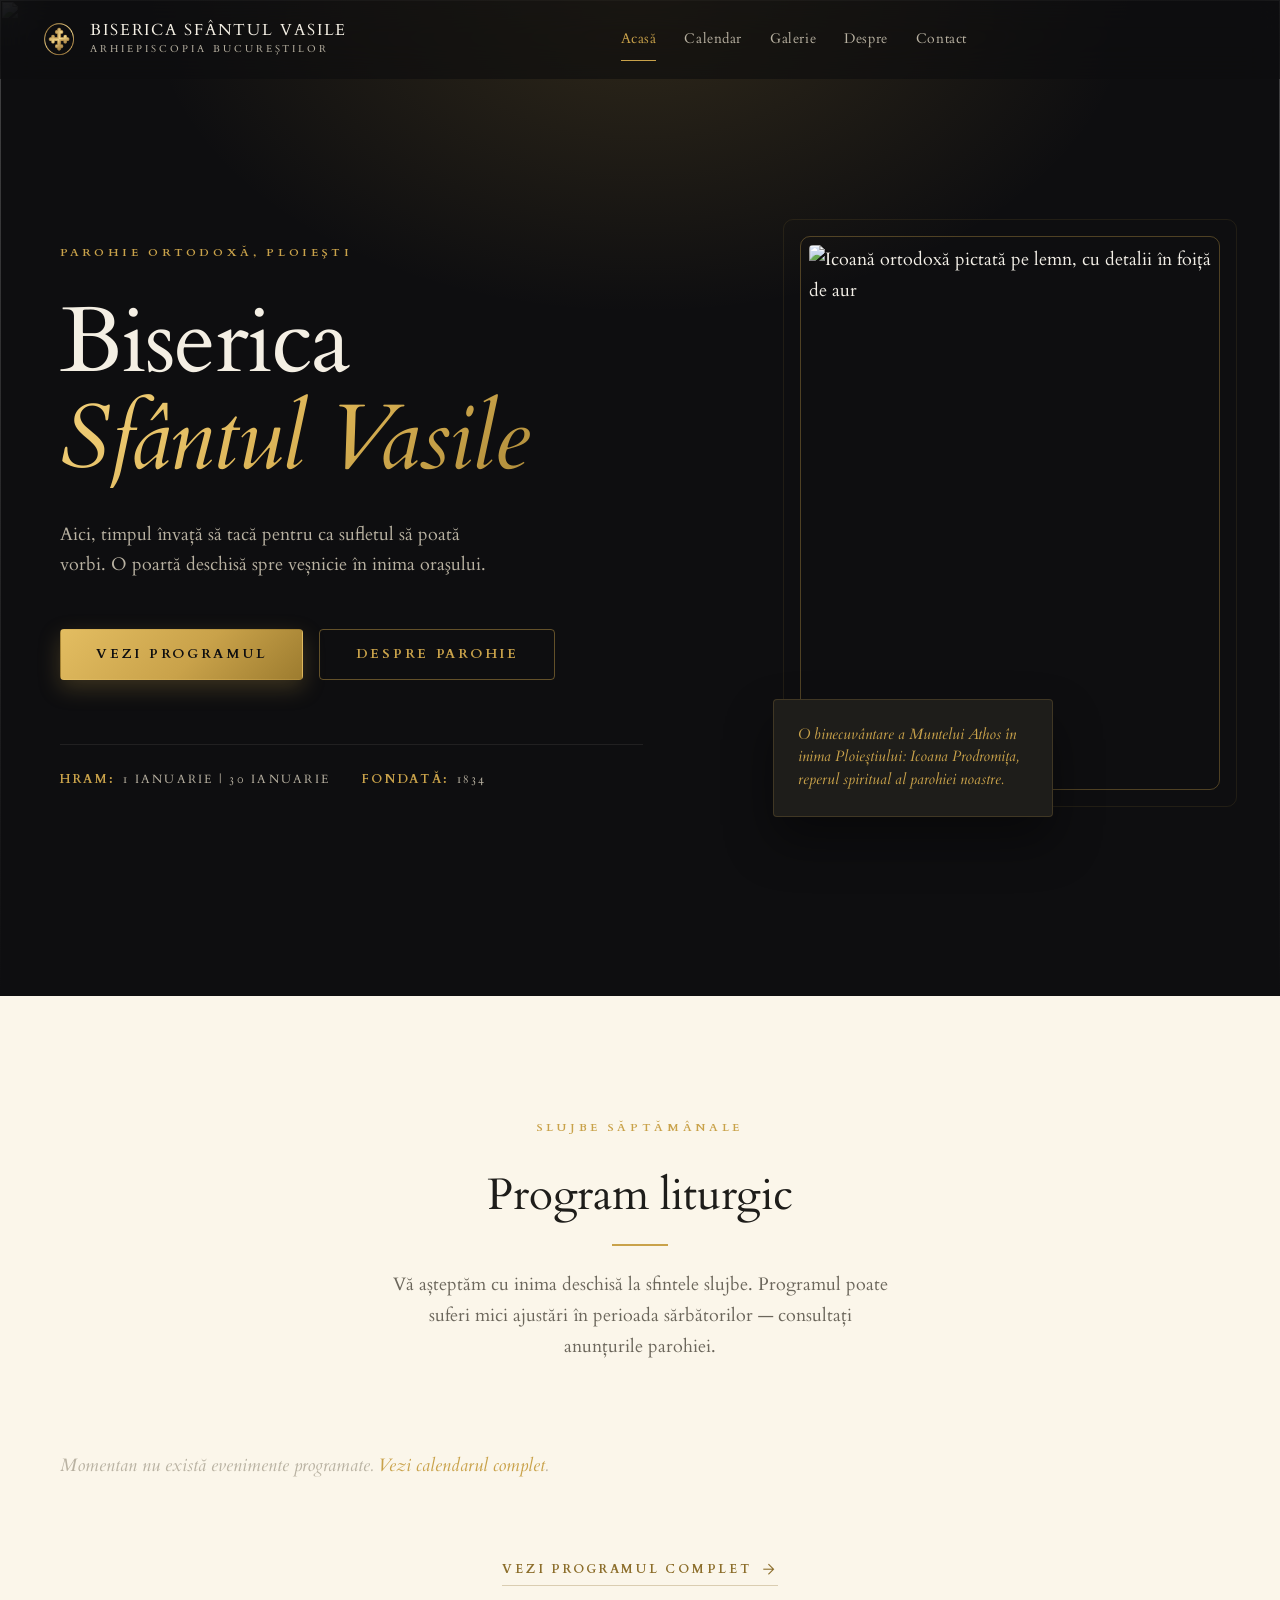
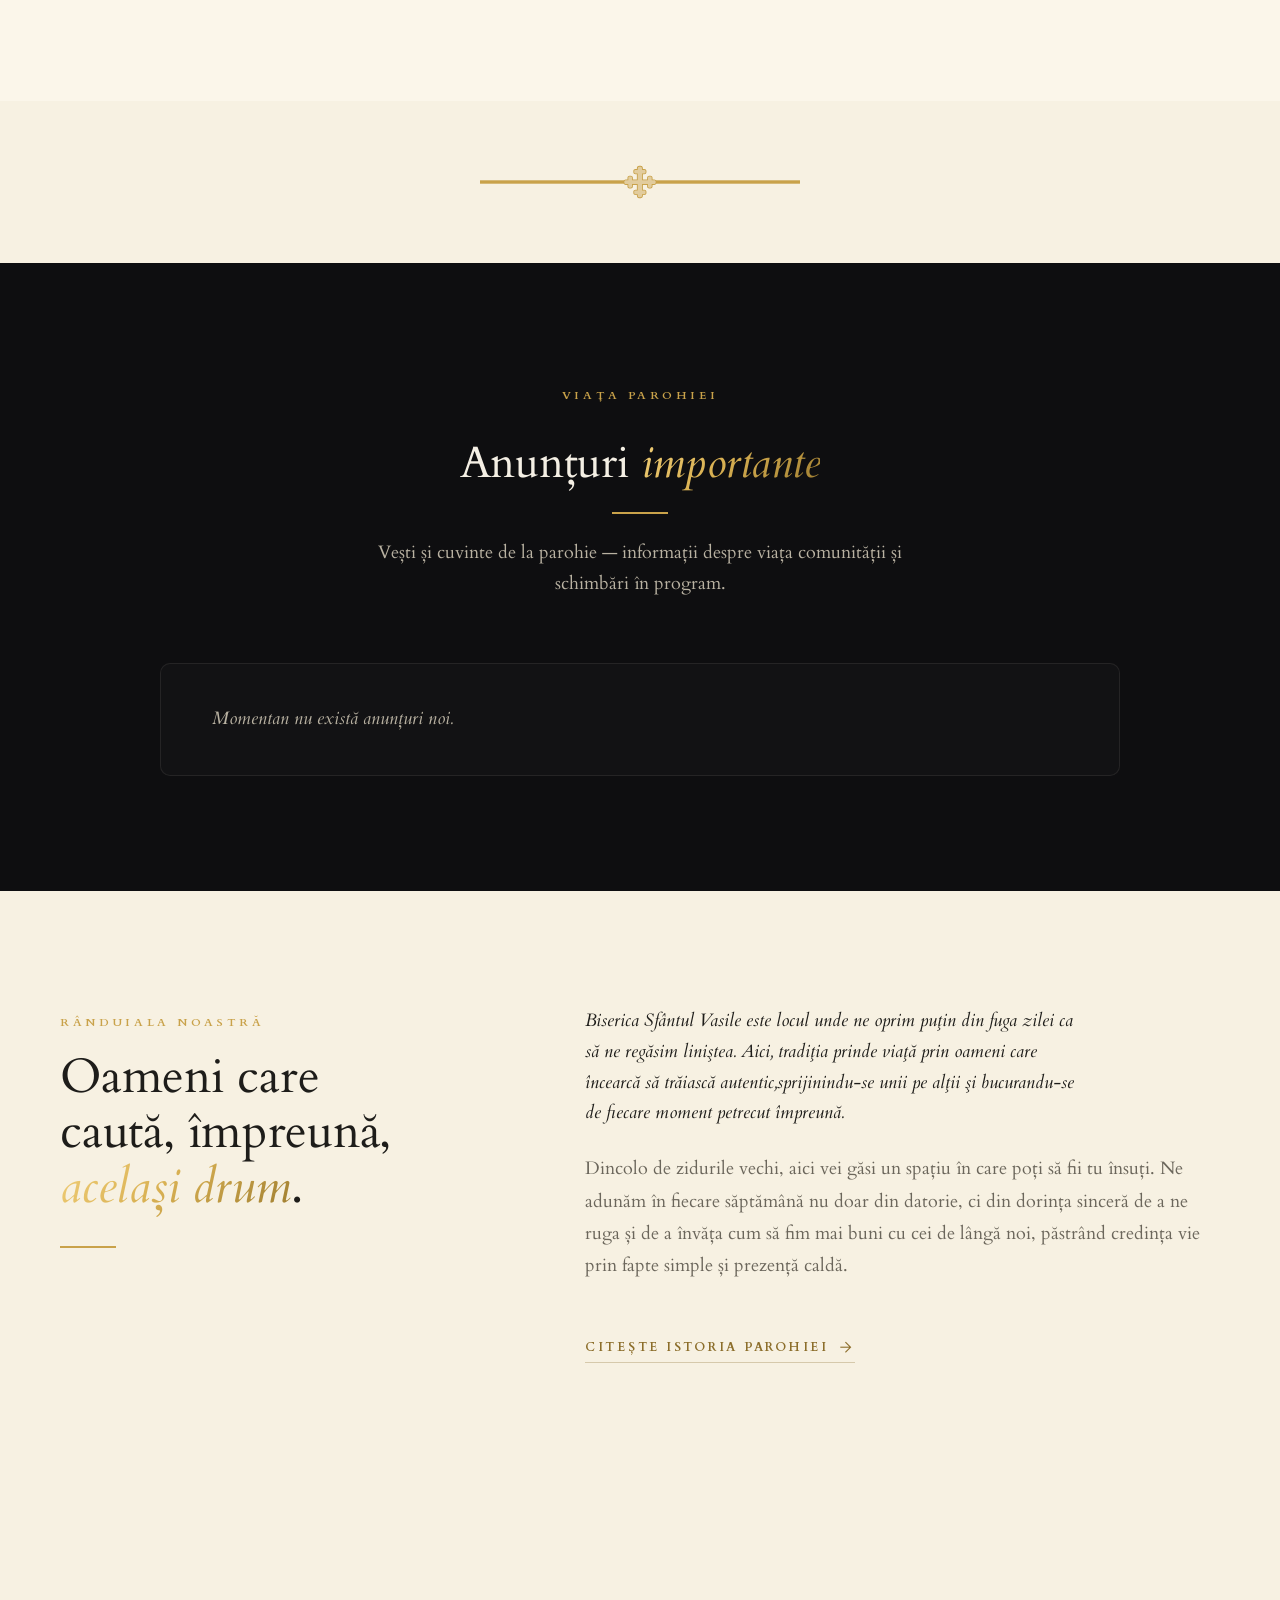
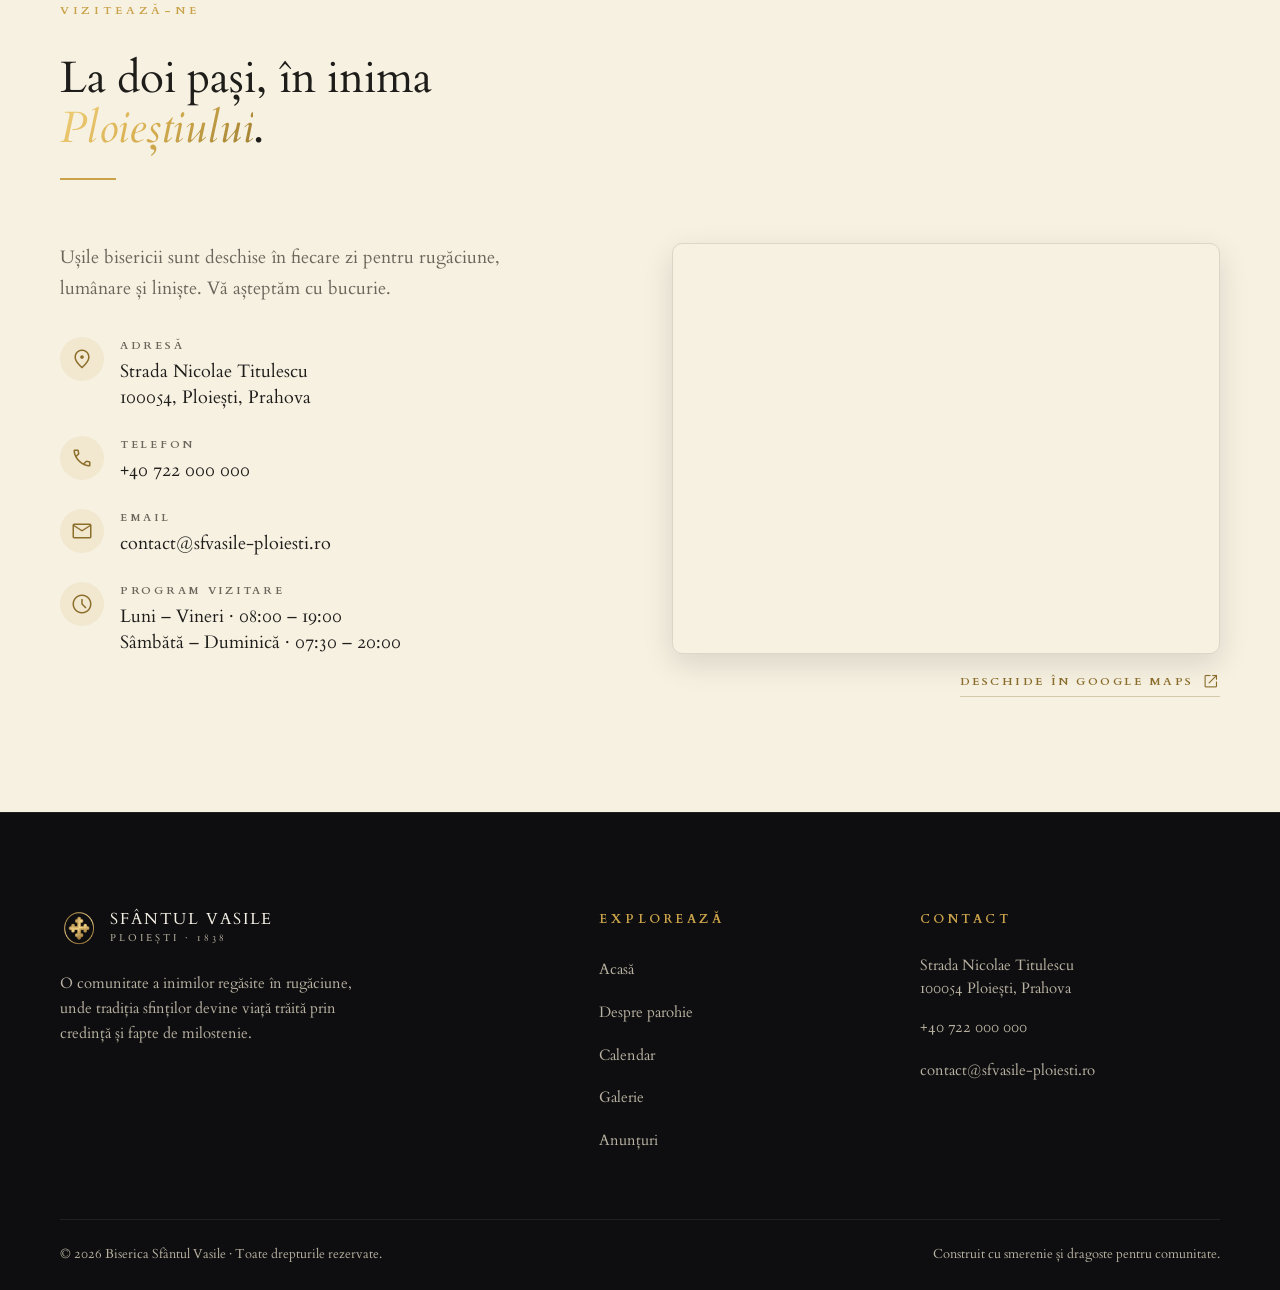
==== commit 9c85b42c: "ok" ====
--- a/index.html
+++ b/index.html
@@ -85,7 +85,7 @@
           </div>
           <div class="hero__meta">
             <span><strong>Hram:</strong>1 ianuarie | 30 ianuarie</span>
-            <span><strong>Fondată:</strong>1838</span>
+            <span><strong>Fondată:</strong>1834</span>
           </div>
         </div>
 
@@ -114,8 +114,7 @@
         </div>
 
         <div class="grid-cards reveal" data-upcoming-events data-variant="service-card" data-limit="3"
-          data-recurrence="weekly" data-distinct="1"
-          data-endpoint="api/events.php">
+          data-recurrence="weekly" data-distinct="1" data-endpoint="api/events.php">
           <p class="upcoming-events__empty" style="grid-column: 1 / -1; color: var(--c-ink-muted);">
             Programul complet al slujbelor este disponibil pe
             <a href="calendar.html" style="color: var(--c-gold);">pagina de calendar</a>.
@@ -150,7 +149,8 @@
           </p>
         </div>
 
-        <div class="reveal delay-1 announcements-list" data-announcements data-limit="0" data-endpoint="api/announcements.php">
+        <div class="reveal delay-1 announcements-list" data-announcements data-limit="0"
+          data-endpoint="api/announcements.php">
           <p class="upcoming-events__empty">
             Momentan nu există anunțuri noi.
           </p>
@@ -216,7 +216,8 @@
                     class="material-symbols-outlined">location_on</span></span>
                 <div>
                   <span class="info-row__label">Adresă</span>
-                  <p class="info-row__value" data-contact="address">Strada Nicolae Titulescu<br>100054, Ploiești, Prahova</p>
+                  <p class="info-row__value" data-contact="address">Strada Nicolae Titulescu<br>100054, Ploiești,
+                    Prahova</p>
                 </div>
               </div>
 
@@ -243,7 +244,8 @@
                     class="material-symbols-outlined">schedule</span></span>
                 <div>
                   <span class="info-row__label">Program vizitare</span>
-                  <p class="info-row__value" data-contact="schedule_visiting">Luni – Vineri · 08:00 – 19:00<br>Sâmbătă – Duminică · 07:30 – 20:00</p>
+                  <p class="info-row__value" data-contact="schedule_visiting">Luni – Vineri · 08:00 – 19:00<br>Sâmbătă –
+                    Duminică · 07:30 – 20:00</p>
                 </div>
               </div>
             </div>
@@ -253,8 +255,7 @@
             <div class="map-wrap">
               <iframe title="Harta — Biserica Sfântul Vasile, Ploiești"
                 src="https://maps.google.com/maps?q=44.9472211,26.0088999&amp;z=17&amp;output=embed" loading="lazy"
-                referrerpolicy="no-referrer-when-downgrade" allowfullscreen
-                data-contact="map_embed"></iframe>
+                referrerpolicy="no-referrer-when-downgrade" allowfullscreen data-contact="map_embed"></iframe>
             </div>
             <p class="mt-4" style="font-size: 0.85rem; color: var(--c-ink-muted); text-align: right;">
               <a href="https://www.google.com/maps/place/Saint+Basil+Church/@44.9472211,26.0088999,17z" target="_blank"
@@ -306,7 +307,8 @@
               <p data-contact="address">Strada Nicolae Titulescu<br>100054 Ploiești, Prahova</p>
             </li>
             <li><a href="tel:+40722000000" data-contact="phone_link">+40 722 000 000</a></li>
-            <li><a href="mailto:contact@sfvasile-ploiesti.ro" data-contact="email_link">contact@sfvasile-ploiesti.ro</a></li>
+            <li><a href="mailto:contact@sfvasile-ploiesti.ro" data-contact="email_link">contact@sfvasile-ploiesti.ro</a>
+            </li>
           </ul>
         </div>
       </div>
